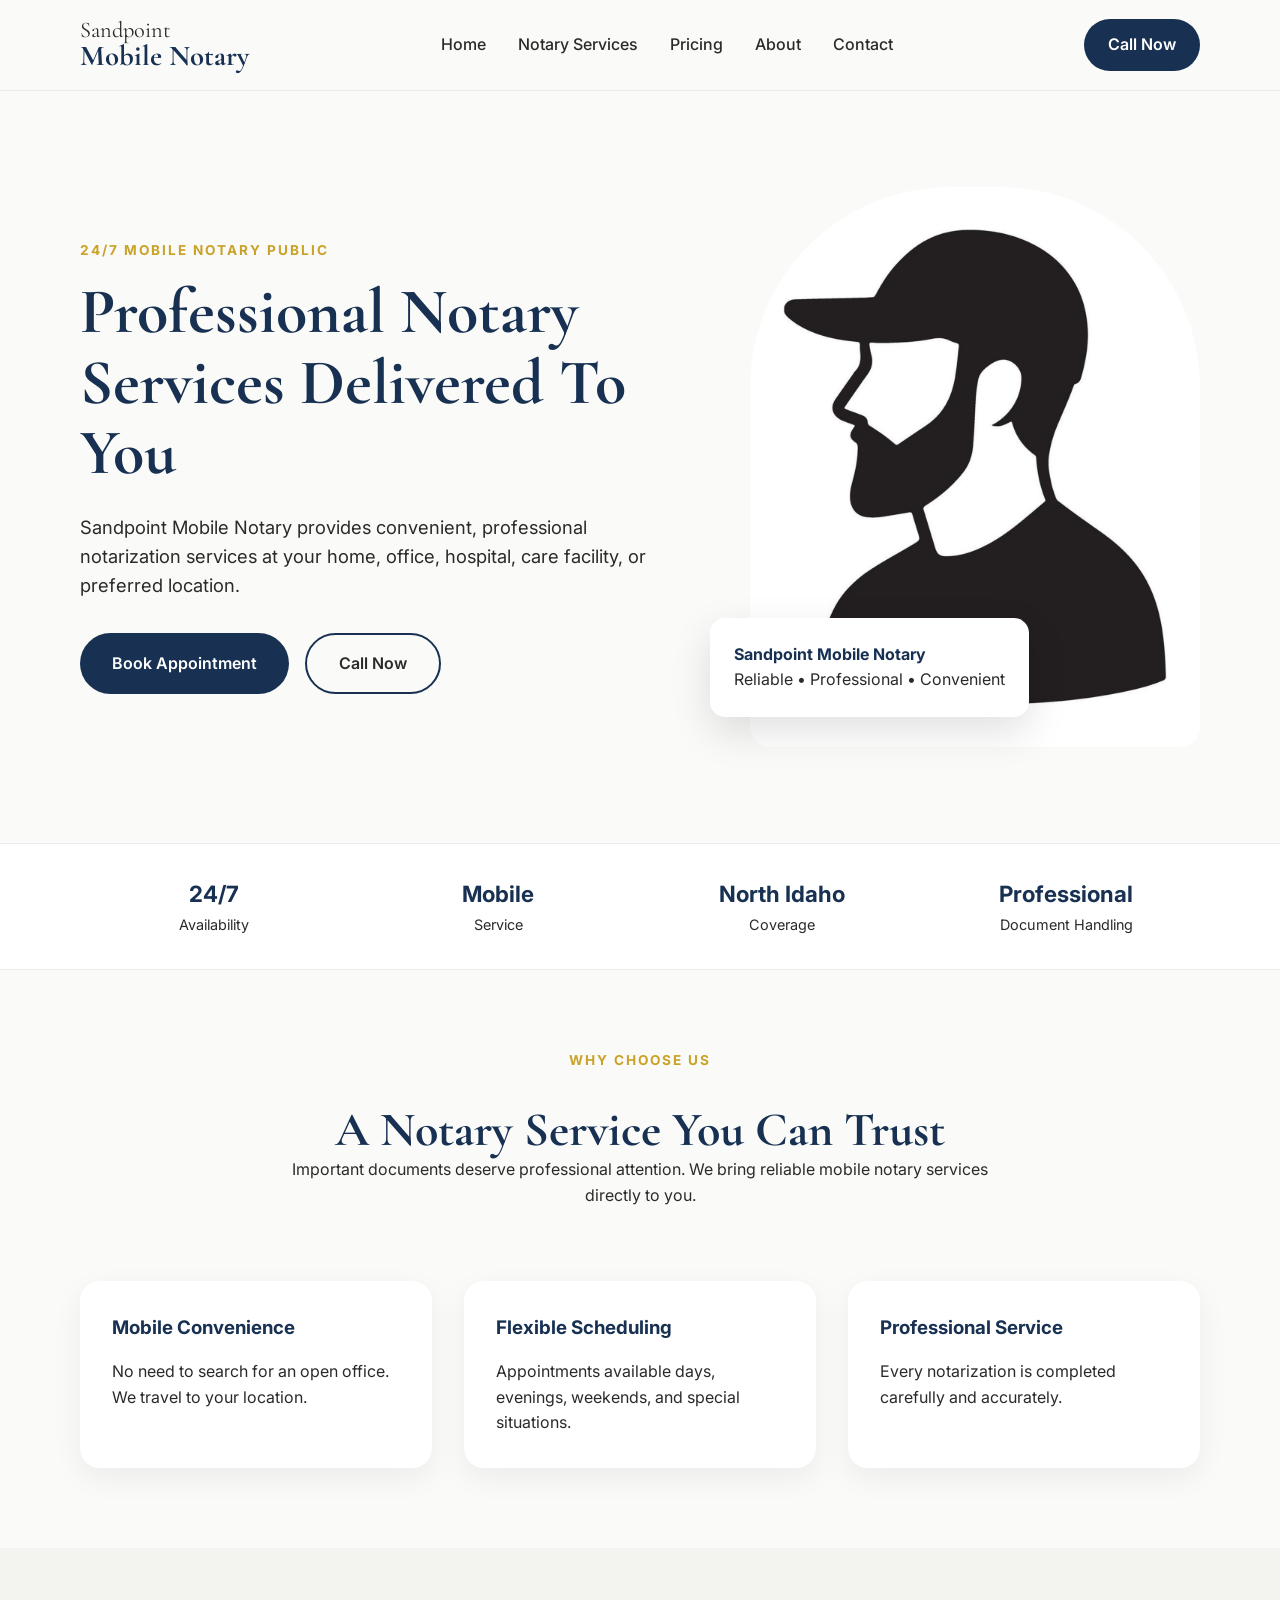
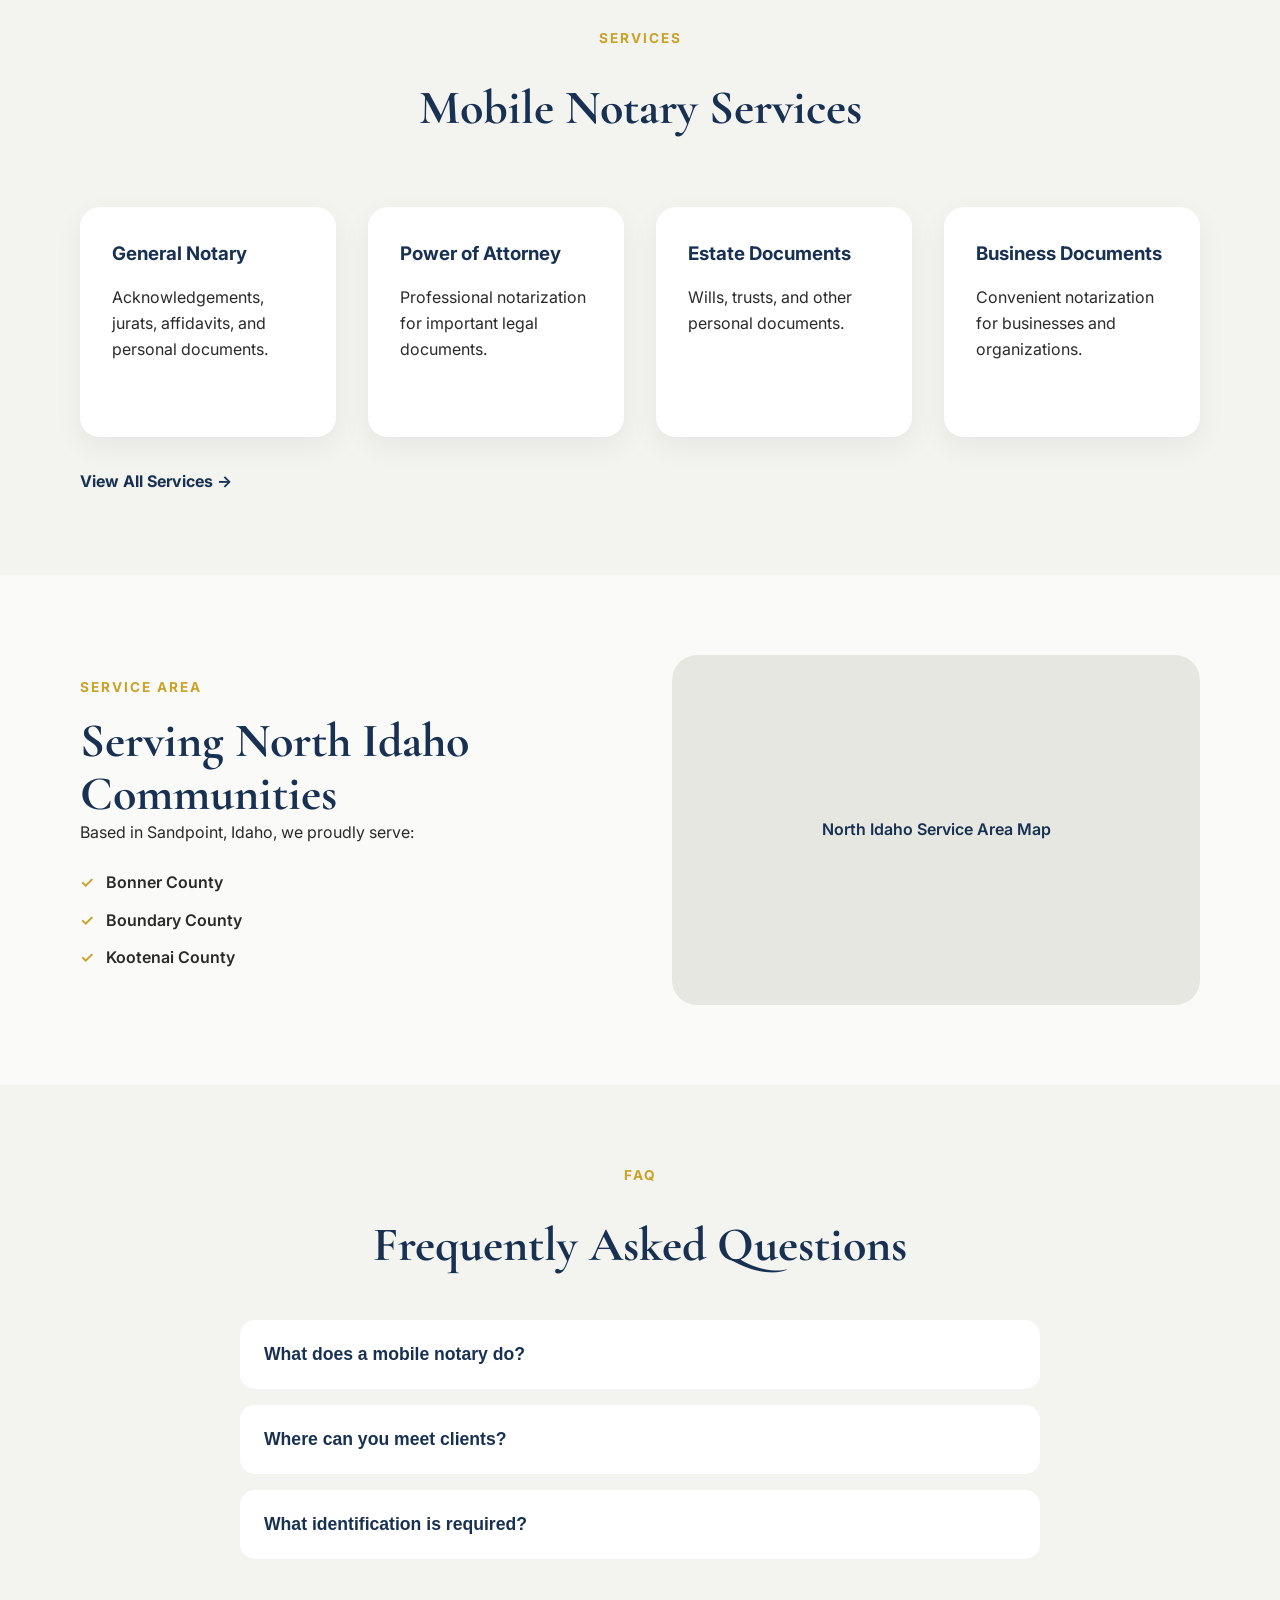
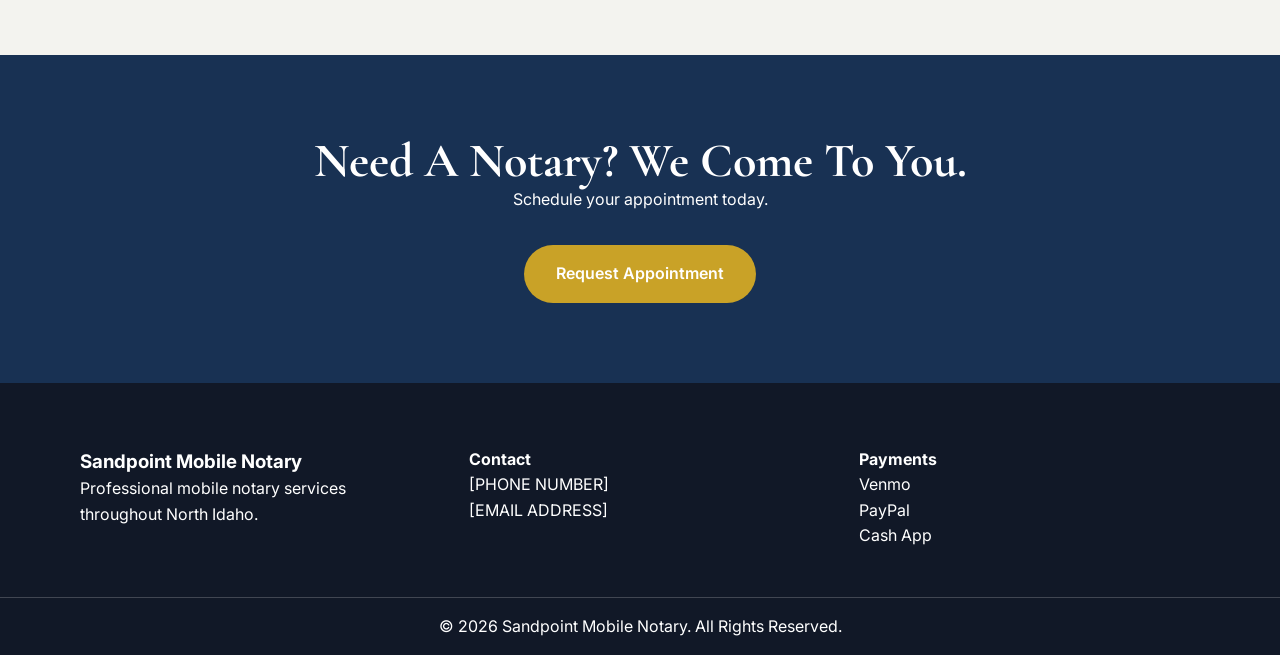
==== index.html @ 17186064 "Add files via upload" ====
<!DOCTYPE html>
<html lang="en">

<head>

    <meta charset="UTF-8">
    <meta name="viewport" content="width=device-width, initial-scale=1.0">

    <title>Sandpoint Mobile Notary | 24/7 Mobile Notary Public in Sandpoint, Idaho</title>

    <meta name="description" content="Sandpoint Mobile Notary provides professional mobile notary services throughout Sandpoint, Bonner County, Boundary County, and Kootenai County Idaho. Available 24/7.">

    <meta name="keywords" content="Sandpoint Mobile Notary, mobile notary Sandpoint Idaho, notary public Sandpoint, Bonner County notary, Boundary County notary, Kootenai County notary">

    <meta name="author" content="Sandpoint Mobile Notary">


    <!-- Open Graph -->

    <meta property="og:title" content="Sandpoint Mobile Notary">
    <meta property="og:description" content="Professional mobile notary services delivered to your location throughout North Idaho.">
    <meta property="og:type" content="website">


    <!-- Local Business Schema -->

    <script type="application/ld+json">

    {
        "@context": "https://schema.org",
        "@type": "LocalBusiness",
        "name": "Sandpoint Mobile Notary",
        "description": "Professional mobile notary services serving Sandpoint, Bonner County, Boundary County, and Kootenai County Idaho.",
        "areaServed": [
            "Sandpoint, Idaho",
            "Bonner County, Idaho",
            "Boundary County, Idaho",
            "Kootenai County, Idaho"
        ],
        "serviceType": [
            "Mobile Notary Service",
            "Document Notarization"
        ],
        "telephone": "[PHONE NUMBER]",
        "email": "[EMAIL ADDRESS]",
        "address": {
            "@type": "PostalAddress",
            "addressLocality": "Sandpoint",
            "addressRegion": "ID",
            "addressCountry": "US"
        }
    }

    </script>



    <!-- Fonts -->

    <link rel="preconnect" href="https://fonts.googleapis.com">
    <link rel="preconnect" href="https://fonts.gstatic.com" crossorigin>

    <link href="https://fonts.googleapis.com/css2?family=Cormorant+Garamond:wght@500;600;700&family=Inter:wght@300;400;500;600;700&display=swap" rel="stylesheet">


    <!-- CSS -->

    <link rel="stylesheet" href="css/style.css">


</head>



<body>


<header class="header">

<div class="container nav-container">


<a href="index.html" class="logo">

<span>Sandpoint</span>
<strong>Mobile Notary</strong>

</a>



<button class="menu-toggle" aria-label="Open Navigation">
☰
</button>



<nav class="nav">

<a href="index.html">Home</a>
<a href="notary.html">Notary Services</a>
<a href="pricing.html">Pricing</a>
<a href="about.html">About</a>
<a href="contact.html">Contact</a>

<!-- Future Page -->
<!-- <a href="loan-signing.html">Loan Signing</a> -->

</nav>



<a href="tel:[PHONE NUMBER]" class="nav-button">
Call Now
</a>



</div>

</header>





<main>



<section class="hero">


<div class="container hero-grid">


<div class="hero-content">


<p class="eyebrow">
24/7 Mobile Notary Public
</p>



<h1>
Professional Notary Services Delivered To You
</h1>



<p class="hero-text">
Sandpoint Mobile Notary provides convenient,
professional notarization services at your home,
office, hospital, care facility, or preferred location.
</p>



<div class="hero-buttons">

<a href="contact.html" class="btn primary">
Book Appointment
</a>


<a href="tel:[PHONE NUMBER]" class="btn secondary">
Call Now
</a>


</div>



</div>




<div class="hero-image">


<img src="images/profile.jpg"
alt="Professional Notary Public">


<div class="image-badge">

<strong>
Sandpoint Mobile Notary
</strong>

<span>
Reliable • Professional • Convenient
</span>

</div>


</div>


</div>


</section>






<!-- TRUST BANNER -->


<section class="trust-banner">


<div class="container trust-grid">


<div>
<strong>24/7</strong>
<span>Availability</span>
</div>



<div>
<strong>Mobile</strong>
<span>Service</span>
</div>



<div>
<strong>North Idaho</strong>
<span>Coverage</span>
</div>



<div>
<strong>Professional</strong>
<span>Document Handling</span>
</div>


</div>


</section>







<section class="section">


<div class="container">


<div class="section-header">


<p class="eyebrow">
Why Choose Us
</p>


<h2>
A Notary Service You Can Trust
</h2>


<p>
Important documents deserve professional attention.
We bring reliable mobile notary services directly to you.
</p>


</div>





<div class="cards">


<div class="card">

<h3>
Mobile Convenience
</h3>

<p>
No need to search for an open office. We travel to your location.
</p>

</div>



<div class="card">

<h3>
Flexible Scheduling
</h3>

<p>
Appointments available days, evenings, weekends, and special situations.
</p>

</div>



<div class="card">

<h3>
Professional Service
</h3>

<p>
Every notarization is completed carefully and accurately.
</p>

</div>


</div>


</div>


</section>








<section class="section light">


<div class="container">


<div class="section-header">


<p class="eyebrow">
Services
</p>


<h2>
Mobile Notary Services
</h2>


</div>



<div class="service-grid">


<div class="service-card">

<h3>
General Notary
</h3>

<p>
Acknowledgements, jurats, affidavits, and personal documents.
</p>

</div>



<div class="service-card">

<h3>
Power of Attorney
</h3>

<p>
Professional notarization for important legal documents.
</p>

</div>



<div class="service-card">

<h3>
Estate Documents
</h3>

<p>
Wills, trusts, and other personal documents.
</p>

</div>



<div class="service-card">

<h3>
Business Documents
</h3>

<p>
Convenient notarization for businesses and organizations.
</p>

</div>


</div>


<a href="notary.html" class="text-link">
View All Services →
</a>


</div>


</section>








<section class="section">


<div class="container area-section">


<div>


<p class="eyebrow">
Service Area
</p>



<h2>
Serving North Idaho Communities
</h2>



<p>
Based in Sandpoint, Idaho, we proudly serve:
</p>



<ul class="county-list">

<li>Bonner County</li>
<li>Boundary County</li>
<li>Kootenai County</li>

</ul>


</div>



<div class="map-placeholder">

North Idaho Service Area Map

</div>



</div>


</section>








<!-- FAQ -->


<section class="section light">


<div class="container">


<div class="section-header">


<p class="eyebrow">
FAQ
</p>


<h2>
Frequently Asked Questions
</h2>


</div>



<div class="faq">



<div class="faq-item">

<button class="faq-question">
What does a mobile notary do?
</button>

<div class="faq-answer">

<p>
A mobile notary travels to your location to complete notarization services at a convenient time and place.
</p>

</div>

</div>




<div class="faq-item">

<button class="faq-question">
Where can you meet clients?
</button>

<div class="faq-answer">

<p>
Appointments can be arranged at homes, offices, hospitals, care facilities, and other convenient locations.
</p>

</div>

</div>





<div class="faq-item">

<button class="faq-question">
What identification is required?
</button>

<div class="faq-answer">

<p>
A valid government-issued photo ID is generally required for notarization.
</p>

</div>

</div>



</div>


</div>


</section>








<section class="cta">


<div class="container">


<h2>
Need A Notary? We Come To You.
</h2>


<p>
Schedule your appointment today.
</p>



<a href="contact.html" class="btn primary">
Request Appointment
</a>



</div>


</section>




</main>







<!-- MOBILE CALL BUTTON -->


<a href="tel:[PHONE NUMBER]" class="mobile-call">

📞 Call Now

</a>







<footer class="footer">


<div class="container footer-grid">


<div>

<h3>
Sandpoint Mobile Notary
</h3>

<p>
Professional mobile notary services throughout North Idaho.
</p>

</div>



<div>

<h4>
Contact
</h4>

<p>
[PHONE NUMBER]
</p>

<p>
[EMAIL ADDRESS]
</p>

</div>



<div>

<h4>
Payments
</h4>

<p>
Venmo
</p>

<p>
PayPal
</p>

<p>
Cash App
</p>

</div>


</div>



<div class="footer-bottom">

© 2026 Sandpoint Mobile Notary. All Rights Reserved.

</div>


</footer>




<script src="js/script.js"></script>


</body>

</html>
---- css/style.css ----
:root {

    --primary: #183153;
    --accent: #C9A227;
    --background: #FAFAF8;
    --white: #ffffff;
    --text: #2A2A2A;
    --light-gray: #ECECEC;
    --dark: #111827;

    --heading-font: "Cormorant Garamond", serif;
    --body-font: "Inter", sans-serif;

}



* {

    margin:0;
    padding:0;
    box-sizing:border-box;

}



html {

    scroll-behavior:smooth;

}



body {

    font-family:var(--body-font);
    color:var(--text);
    background:var(--background);
    line-height:1.6;

}



img {

    max-width:100%;
    display:block;

}



a {

    text-decoration:none;
    color:inherit;

}



.container {

    width:min(1120px,90%);
    margin:auto;

}





/* =========================
HEADER
========================= */


.header {

    position:sticky;
    top:0;
    z-index:1000;
    background:rgba(250,250,248,.95);
    backdrop-filter:blur(10px);
    border-bottom:1px solid var(--light-gray);

}



.nav-container {

    min-height:90px;
    display:flex;
    align-items:center;
    justify-content:space-between;

}



.logo {

    display:flex;
    flex-direction:column;
    font-family:var(--heading-font);
    line-height:1;

}



.logo span {

    font-size:1.4rem;

}



.logo strong {

    color:var(--primary);
    font-size:1.8rem;

}



.nav {

    display:flex;
    align-items:center;
    gap:2rem;

}



.nav a {

    font-weight:500;

}



.nav a:hover {

    color:var(--accent);

}



.nav-button {

    background:var(--primary);
    color:white;
    padding:.8rem 1.5rem;
    border-radius:50px;
    font-weight:600;

}



.menu-toggle {

    display:none;
    background:none;
    border:none;
    font-size:2rem;
    cursor:pointer;

}






/* =========================
HERO
========================= */


.hero {

    padding:6rem 0;

}



.hero-grid {

    display:grid;
    grid-template-columns:1fr 450px;
    gap:4rem;
    align-items:center;

}



.eyebrow {

    color:var(--accent);
    font-size:.85rem;
    font-weight:700;
    text-transform:uppercase;
    letter-spacing:2px;
    margin-bottom:1rem;

}



h1,
h2 {

    font-family:var(--heading-font);
    color:var(--primary);
    line-height:1.1;

}



h1 {

    font-size:clamp(2.8rem,5vw,4.5rem);
    margin-bottom:1.5rem;

}



h2 {

    font-size:3rem;

}



.hero-text {

    font-size:1.15rem;
    max-width:600px;
    margin-bottom:2rem;

}



.hero-buttons {

    display:inline-flex;
    gap:1rem;
    align-content: center;

}



.btn {

    padding:1rem 2rem;
    border-radius:50px;
    display:inline-flex;
    justify-content:center;
    align-items:center;
    font-weight:600;
    transition:.3s;

}



.btn:hover {

    transform:translateY(-3px);

}



.btn.primary {

    background:var(--primary);
    color:white;

}



.btn.secondary {

    border:2px solid var(--primary);

}



.hero-image {

    position:relative;

}



.hero-image img {

    width:100%;
    height:560px;
    object-fit:cover;
    border-radius:200px 200px 20px 20px;

}



.image-badge {

    position:absolute;
    bottom:30px;
    left:-40px;
    background:white;
    padding:1.5rem;
    border-radius:15px;
    box-shadow:0 15px 40px rgba(0,0,0,.12);

}



.image-badge strong {

    display:block;
    color:var(--primary);

}






/* =========================
TRUST BANNER
========================= */


.trust-banner {

    background:white;
    border-top:1px solid var(--light-gray);
    border-bottom:1px solid var(--light-gray);
    padding:2rem 0;

}



.trust-grid {

    display:grid;
    grid-template-columns:repeat(4,1fr);
    text-align:center;
    gap:1rem;

}



.trust-grid strong {

    display:block;
    color:var(--primary);
    font-size:1.4rem;

}



.trust-grid span {

    font-size:.9rem;

}






/* =========================
SECTIONS
========================= */


.section {

    padding:5rem 0;

}



.section.light {

    background:#f3f3ef;

}



.section-header {

    max-width:700px;
    text-align:center;
    margin:0 auto 3rem;

}



.section-header p {

    margin-bottom: 2rem;

}





.cards,
.service-grid {

    display:grid;
    gap:2rem;

}



.cards {

    grid-template-columns:repeat(3,1fr);

}



.service-grid {

    grid-template-columns:repeat(4,1fr);

}



.card,
.service-card {

    background:white;
    padding:2rem;
    border-radius:20px;
    box-shadow:0 10px 30px rgba(0,0,0,.06);
    margin-top: 25px;

}



.card h3,
.service-card h3 {

    color:var(--primary);
    margin-bottom:1rem;

}



.service-card p {

    min-height: 120px;
    padding-bottom: 25px;

}



.text-link {

    display:inline-block;
    margin-top:2rem;
    font-weight:700;
    color:var(--primary);

}






/* =========================
SERVICE AREA
========================= */


.area-section {

    display:grid;
    grid-template-columns:1fr 1fr;
    gap:4rem;
    align-items:center;

}



.county-list {

    list-style:none;
    margin-top:1.5rem;

}



.county-list li {

    margin-bottom:.75rem;
    font-weight:600;

}



.county-list li::before {

    content:"✓";
    color:var(--accent);
    margin-right:.75rem;

}



.map-placeholder {

    min-height:350px;
    background:#e7e7e1;
    border-radius:25px;
    display:flex;
    justify-content:center;
    align-items:center;
    text-align:center;
    padding:2rem;
    color:var(--primary);
    font-weight:600;

}






/* =========================
FAQ
========================= */


.faq {

    max-width:800px;
    margin:auto;

}



.faq-item {

    background:white;
    margin-bottom:1rem;
    border-radius:15px;
    overflow:hidden;

}



.faq-question {

    width:100%;
    text-align:left;
    padding:1.5rem;
    border:none;
    background:white;
    font-size:1.1rem;
    font-weight:600;
    color:var(--primary);
    cursor:pointer;

}



.faq-answer {

    display:none;
    padding:0 1.5rem 1.5rem;

}



.faq-item.active .faq-answer {

    display:block;

}






/* =========================
CTA
========================= */


.cta {

    background:var(--primary);
    color:white;
    text-align:center;
    padding:5rem 0;

}



.cta h2 {

    color:white;

}



.cta .btn {

    background:var(--accent);
    color:white;
    margin-top:2rem;

}






/* =========================
MOBILE CALL BUTTON
========================= */


.mobile-call {

    display:none;

}






/* =========================
FOOTER
========================= */


.footer {

    background:var(--dark);
    color:white;
    padding:4rem 0 1rem;

}



.footer-grid {

    display:grid;
    grid-template-columns:repeat(3,1fr);
    gap:3rem;

}



.footer-bottom {

    margin-top:3rem;
    padding-top:1rem;
    text-align:center;
    border-top:1px solid rgba(255,255,255,.2);

}







/* =========================
TABLET / MOBILE
========================= */


@media(max-width:900px){


.hero-grid,
.area-section {

    grid-template-columns:1fr;

}



.hero-image {

    order:-1;

}



.cards,
.service-grid,
.footer-grid,
.trust-grid {

    grid-template-columns:1fr;

}



.menu-toggle {

    display:block;

}



.nav {

    position:absolute;
    top:90px;
    left:0;
    width:100%;
    background:white;
    flex-direction:column;
    padding:2rem;
    display:none;

}



.nav.active {

    display:flex;

}



.nav-button {

    display:none;

}



.hero-image img {

    height:450px;

}



.mobile-call {

    display:block;
    position:fixed;
    bottom:20px;
    left:20px;
    right:20px;
    background:var(--primary);
    color:white;
    text-align:center;
    padding:1rem;
    border-radius:50px;
    font-weight:700;
    z-index:2000;
    box-shadow:0 10px 30px rgba(0,0,0,.2);

}


}



@media(max-width:600px){


.hero {

    padding:3rem 0;

}



h1 {

    font-size:2.7rem;

}



h2 {

    font-size:2.2rem;

}



.hero-buttons {

    flex-direction:column;

}



.btn {

    width:100%;

}



.image-badge {

    left:10px;

}



}

/* =========================
CONTACT FORM
========================= */


.contact-form {

    display:flex;
    flex-direction:column;
    gap:0.75rem;

}



.contact-form label {

    font-weight:600;
    color:var(--primary);
    margin-top:.5rem;

}



.contact-form input,
.contact-form select,
.contact-form textarea {

    width:100%;
    padding:1rem;
    border:1px solid #d8d8d8;
    border-radius:12px;
    font-family:var(--body-font);
    font-size:1rem;
    background:white;

}



.contact-form textarea {

    resize:vertical;

}



.contact-form input:focus,
.contact-form select:focus,
.contact-form textarea:focus {

    outline:none;
    border-color:var(--accent);

}



.contact-form button {

    margin-top:1rem;
    border:none;
    cursor:pointer;

}






/* =========================
CALENDAR PLACEHOLDER
========================= */


.calendar-placeholder {

    margin-top:1.5rem;
    height:220px;
    border-radius:20px;
    background:#eeeeea;
    display:flex;
    justify-content:center;
    align-items:center;
    color:var(--primary);
    font-weight:600;

}






/* =========================
MAP PLACEHOLDER IMPROVEMENT
========================= */


.map-placeholder {

    min-height:350px;
    background:#e7e7e1;
    border-radius:25px;
    display:flex;
    justify-content:center;
    align-items:center;
    text-align:center;
    padding:2rem;
    color:var(--primary);
    font-weight:600;

}





/* =========================
CONTACT MOBILE
========================= */


@media(max-width:900px){


.contact-form {

    width:100%;

}


}
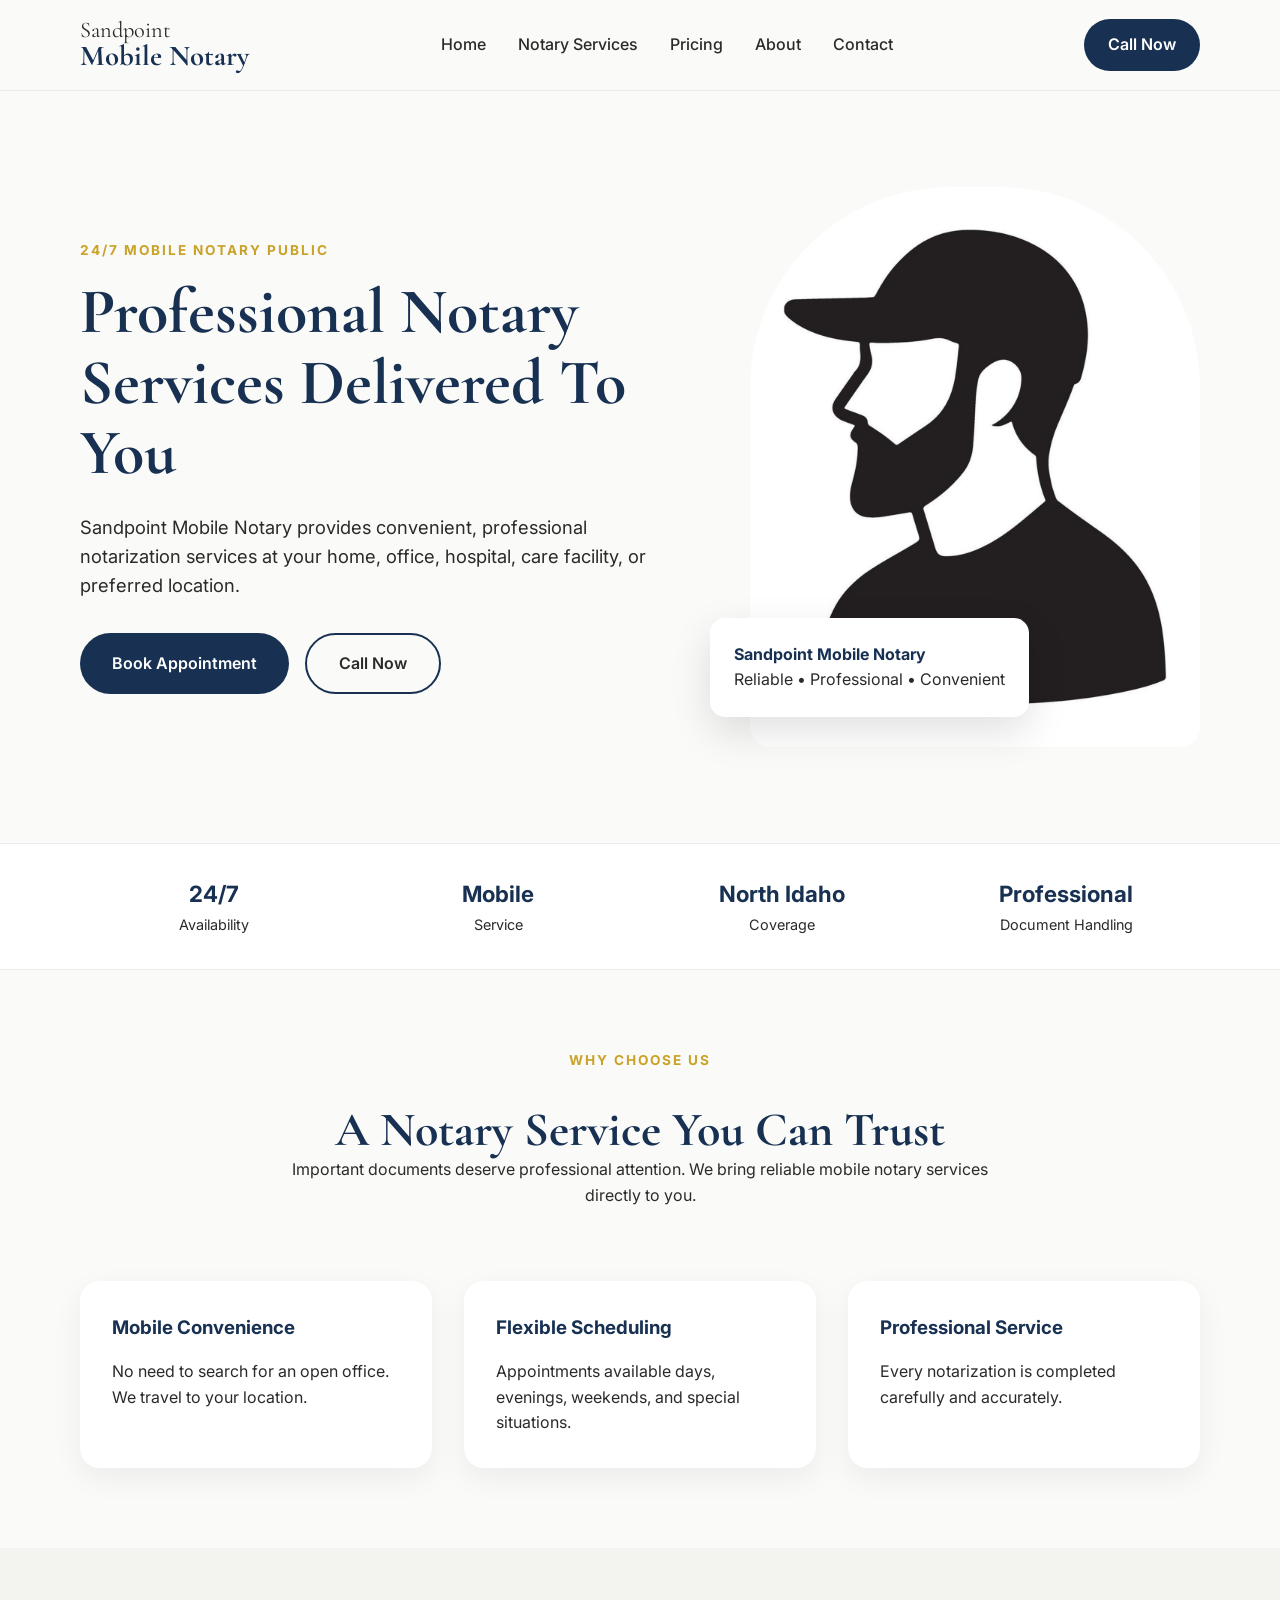
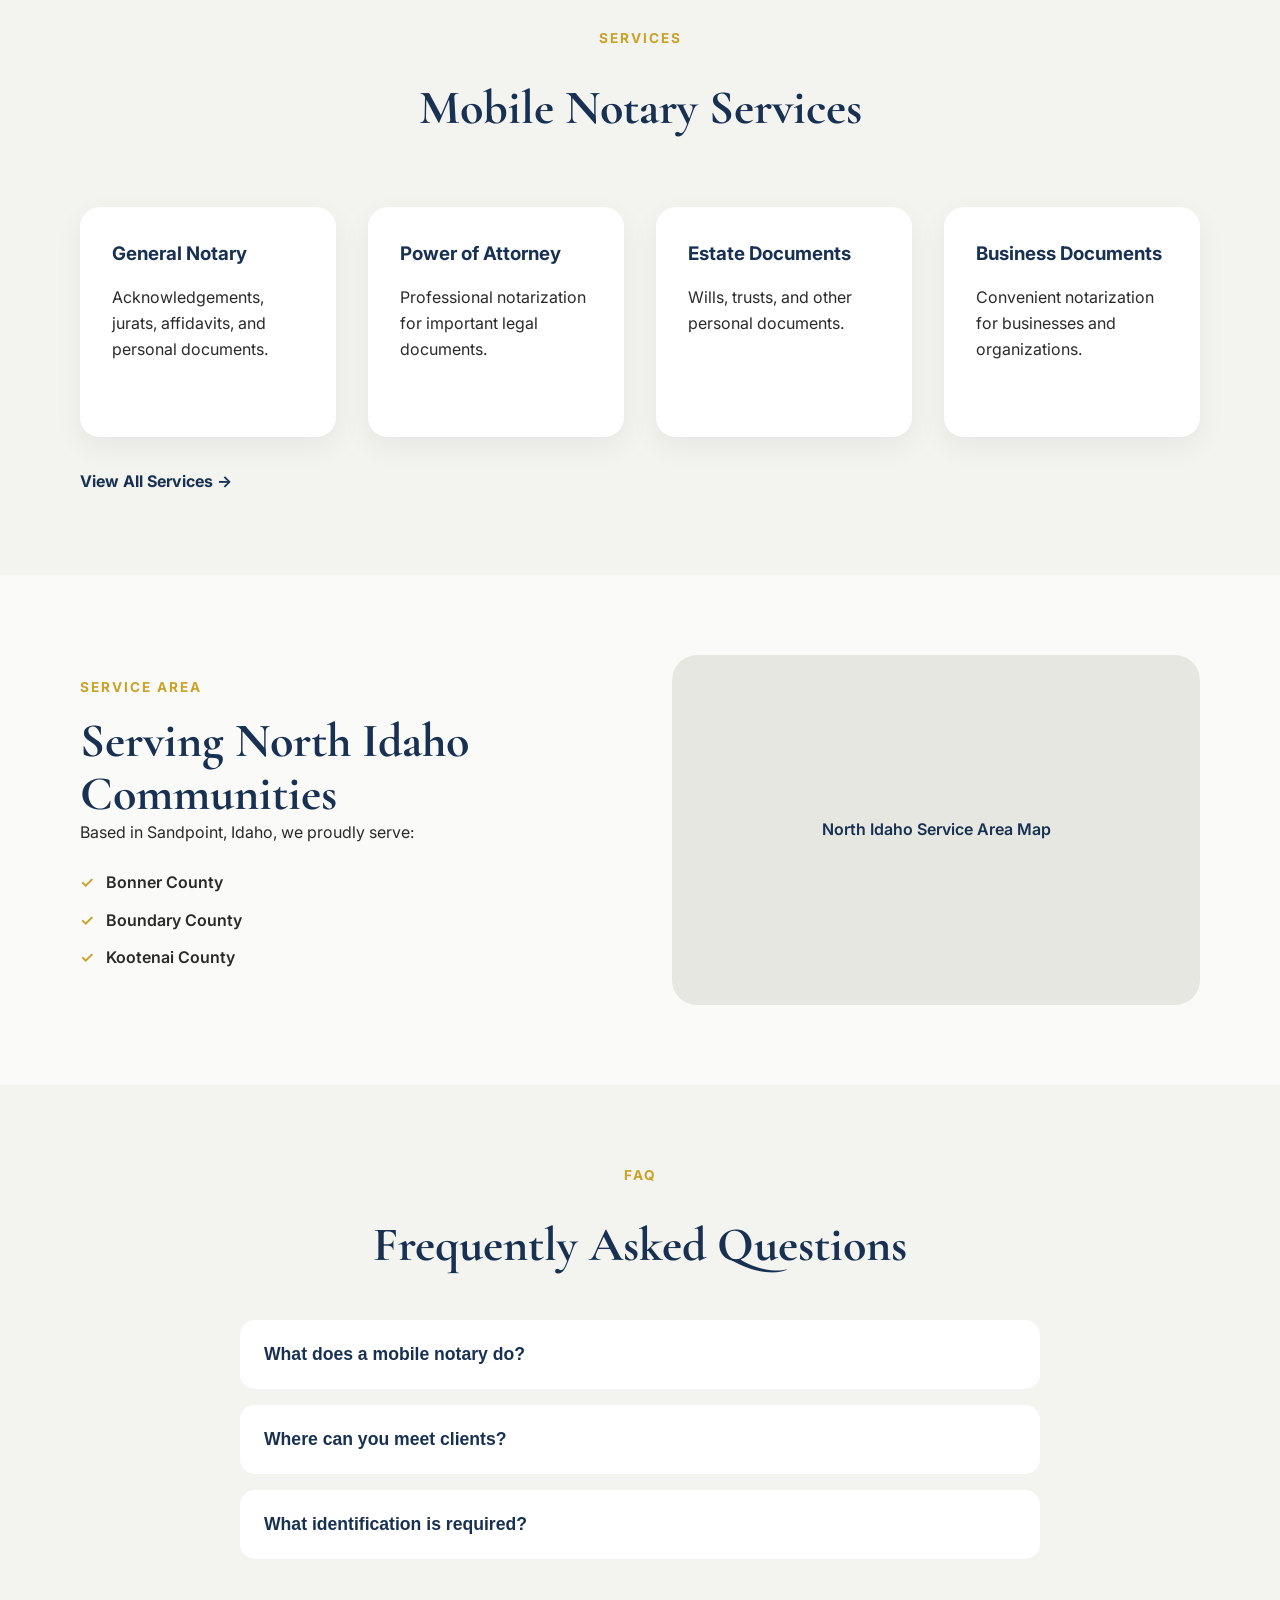
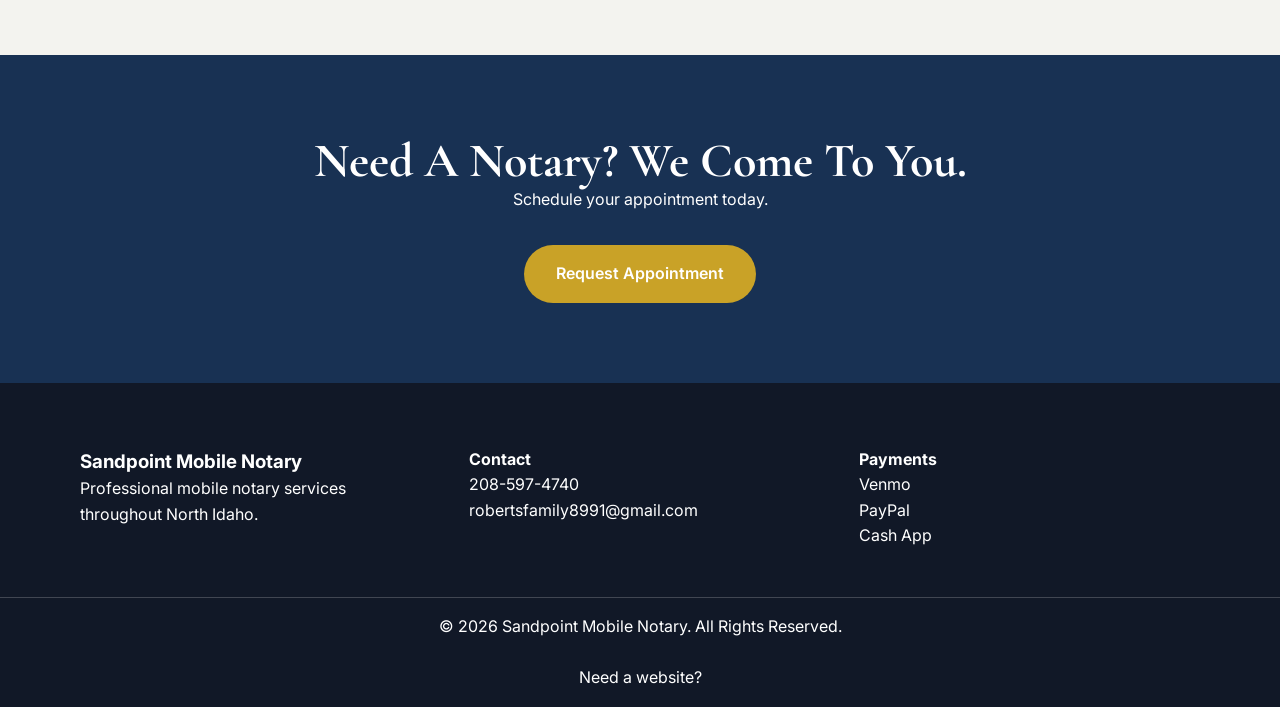
==== commit 2aa92aee: "Update index.html" ====
--- a/index.html
+++ b/index.html
@@ -9,18 +9,14 @@
     <title>Sandpoint Mobile Notary | 24/7 Mobile Notary Public in Sandpoint, Idaho</title>
 
     <meta name="description" content="Sandpoint Mobile Notary provides professional mobile notary services throughout Sandpoint, Bonner County, Boundary County, and Kootenai County Idaho. Available 24/7.">
-
     <meta name="keywords" content="Sandpoint Mobile Notary, mobile notary Sandpoint Idaho, notary public Sandpoint, Bonner County notary, Boundary County notary, Kootenai County notary">
-
-    <meta name="author" content="Sandpoint Mobile Notary">
-
+    <meta name="author" content="John Roberts : www.FullStackJohn.com">
 
     <!-- Open Graph -->
 
     <meta property="og:title" content="Sandpoint Mobile Notary">
-    <meta property="og:description" content="Professional mobile notary services delivered to your location throughout North Idaho.">
+    <meta property="og:description" content="Professional mobile notary services delivered to your location throughout Sandpoint and North Idaho.">
     <meta property="og:type" content="website">
-
 
     <!-- Local Business Schema -->
 
@@ -35,714 +31,398 @@
             "Sandpoint, Idaho",
             "Bonner County, Idaho",
             "Boundary County, Idaho",
-            "Kootenai County, Idaho"
+            "Kootenai County, Idaho",
+            "Idaho",
+            "Northern Idaho",
+            "North Idaho",
+            "N Idaho",
+            "Oldtown, Idaho",
+            "Post Falls, Idaho",
+            "Coeur d'Alene, Idaho",
+            "Sagle, Idaho",
+            "Hope, Idaho"
         ],
         "serviceType": [
             "Mobile Notary Service",
-            "Document Notarization"
+            "Document Notarization",
+            "Loan Signing"
         ],
-        "telephone": "[PHONE NUMBER]",
-        "email": "[EMAIL ADDRESS]",
+        "telephone": "2085974740",
+        "email": "robertsfamily8991@gmail.com",
         "address": {
             "@type": "PostalAddress",
+            "streetAddress": "PO Box 1345",
             "addressLocality": "Sandpoint",
             "addressRegion": "ID",
+            "postalCode": "83864",
             "addressCountry": "US"
-        }
+        },
+            "geo": {
+            "@type": "GeoCoordinates",
+            "latitude": 43.6150,
+            "longitude": -116.2023
+            }
     }
 
     </script>
-
-
 
     <!-- Fonts -->
 
     <link rel="preconnect" href="https://fonts.googleapis.com">
     <link rel="preconnect" href="https://fonts.gstatic.com" crossorigin>
-
     <link href="https://fonts.googleapis.com/css2?family=Cormorant+Garamond:wght@500;600;700&family=Inter:wght@300;400;500;600;700&display=swap" rel="stylesheet">
 
-
     <!-- CSS -->
 
     <link rel="stylesheet" href="css/style.css">
 
-
 </head>
 
-
-
 <body>
 
-
-<header class="header">
-
-<div class="container nav-container">
-
-
-<a href="index.html" class="logo">
-
-<span>Sandpoint</span>
-<strong>Mobile Notary</strong>
-
-</a>
-
-
-
-<button class="menu-toggle" aria-label="Open Navigation">
-☰
-</button>
-
-
-
-<nav class="nav">
-
-<a href="index.html">Home</a>
-<a href="notary.html">Notary Services</a>
-<a href="pricing.html">Pricing</a>
-<a href="about.html">About</a>
-<a href="contact.html">Contact</a>
-
-<!-- Future Page -->
-<!-- <a href="loan-signing.html">Loan Signing</a> -->
-
-</nav>
-
-
-
-<a href="tel:[PHONE NUMBER]" class="nav-button">
-Call Now
-</a>
-
-
-
-</div>
-
-</header>
-
-
-
-
-
-<main>
-
-
-
-<section class="hero">
-
-
-<div class="container hero-grid">
-
-
-<div class="hero-content">
-
-
-<p class="eyebrow">
-24/7 Mobile Notary Public
-</p>
-
-
-
-<h1>
-Professional Notary Services Delivered To You
-</h1>
-
-
-
-<p class="hero-text">
-Sandpoint Mobile Notary provides convenient,
-professional notarization services at your home,
-office, hospital, care facility, or preferred location.
-</p>
-
-
-
-<div class="hero-buttons">
-
-<a href="contact.html" class="btn primary">
-Book Appointment
-</a>
-
-
-<a href="tel:[PHONE NUMBER]" class="btn secondary">
-Call Now
-</a>
-
-
-</div>
-
-
-
-</div>
-
-
-
-
-<div class="hero-image">
-
-
-<img src="images/profile.jpg"
-alt="Professional Notary Public">
-
-
-<div class="image-badge">
-
-<strong>
-Sandpoint Mobile Notary
-</strong>
-
-<span>
-Reliable • Professional • Convenient
-</span>
-
-</div>
-
-
-</div>
-
-
-</div>
-
-
-</section>
-
-
-
-
-
-
-<!-- TRUST BANNER -->
-
-
-<section class="trust-banner">
-
-
-<div class="container trust-grid">
-
-
-<div>
-<strong>24/7</strong>
-<span>Availability</span>
-</div>
-
-
-
-<div>
-<strong>Mobile</strong>
-<span>Service</span>
-</div>
-
-
-
-<div>
-<strong>North Idaho</strong>
-<span>Coverage</span>
-</div>
-
-
-
-<div>
-<strong>Professional</strong>
-<span>Document Handling</span>
-</div>
-
-
-</div>
-
-
-</section>
-
-
-
-
-
-
-
-<section class="section">
-
-
-<div class="container">
-
-
-<div class="section-header">
-
-
-<p class="eyebrow">
-Why Choose Us
-</p>
-
-
-<h2>
-A Notary Service You Can Trust
-</h2>
-
-
-<p>
-Important documents deserve professional attention.
-We bring reliable mobile notary services directly to you.
-</p>
-
-
-</div>
-
-
-
-
-
-<div class="cards">
-
-
-<div class="card">
-
-<h3>
-Mobile Convenience
-</h3>
-
-<p>
-No need to search for an open office. We travel to your location.
-</p>
-
-</div>
-
-
-
-<div class="card">
-
-<h3>
-Flexible Scheduling
-</h3>
-
-<p>
-Appointments available days, evenings, weekends, and special situations.
-</p>
-
-</div>
-
-
-
-<div class="card">
-
-<h3>
-Professional Service
-</h3>
-
-<p>
-Every notarization is completed carefully and accurately.
-</p>
-
-</div>
-
-
-</div>
-
-
-</div>
-
-
-</section>
-
-
-
-
-
-
-
-
-<section class="section light">
-
-
-<div class="container">
-
-
-<div class="section-header">
-
-
-<p class="eyebrow">
-Services
-</p>
-
-
-<h2>
-Mobile Notary Services
-</h2>
-
-
-</div>
-
-
-
-<div class="service-grid">
-
-
-<div class="service-card">
-
-<h3>
-General Notary
-</h3>
-
-<p>
-Acknowledgements, jurats, affidavits, and personal documents.
-</p>
-
-</div>
-
-
-
-<div class="service-card">
-
-<h3>
-Power of Attorney
-</h3>
-
-<p>
-Professional notarization for important legal documents.
-</p>
-
-</div>
-
-
-
-<div class="service-card">
-
-<h3>
-Estate Documents
-</h3>
-
-<p>
-Wills, trusts, and other personal documents.
-</p>
-
-</div>
-
-
-
-<div class="service-card">
-
-<h3>
-Business Documents
-</h3>
-
-<p>
-Convenient notarization for businesses and organizations.
-</p>
-
-</div>
-
-
-</div>
-
-
-<a href="notary.html" class="text-link">
-View All Services →
-</a>
-
-
-</div>
-
-
-</section>
-
-
-
-
-
-
-
-
-<section class="section">
-
-
-<div class="container area-section">
-
-
-<div>
-
-
-<p class="eyebrow">
-Service Area
-</p>
-
-
-
-<h2>
-Serving North Idaho Communities
-</h2>
-
-
-
-<p>
-Based in Sandpoint, Idaho, we proudly serve:
-</p>
-
-
-
-<ul class="county-list">
-
-<li>Bonner County</li>
-<li>Boundary County</li>
-<li>Kootenai County</li>
-
-</ul>
-
-
-</div>
-
-
-
-<div class="map-placeholder">
-
-North Idaho Service Area Map
-
-</div>
-
-
-
-</div>
-
-
-</section>
-
-
-
-
-
-
-
-
-<!-- FAQ -->
-
-
-<section class="section light">
-
-
-<div class="container">
-
-
-<div class="section-header">
-
-
-<p class="eyebrow">
-FAQ
-</p>
-
-
-<h2>
-Frequently Asked Questions
-</h2>
-
-
-</div>
-
-
-
-<div class="faq">
-
-
-
-<div class="faq-item">
-
-<button class="faq-question">
-What does a mobile notary do?
-</button>
-
-<div class="faq-answer">
-
-<p>
-A mobile notary travels to your location to complete notarization services at a convenient time and place.
-</p>
-
-</div>
-
-</div>
-
-
-
-
-<div class="faq-item">
-
-<button class="faq-question">
-Where can you meet clients?
-</button>
-
-<div class="faq-answer">
-
-<p>
-Appointments can be arranged at homes, offices, hospitals, care facilities, and other convenient locations.
-</p>
-
-</div>
-
-</div>
-
-
-
-
-
-<div class="faq-item">
-
-<button class="faq-question">
-What identification is required?
-</button>
-
-<div class="faq-answer">
-
-<p>
-A valid government-issued photo ID is generally required for notarization.
-</p>
-
-</div>
-
-</div>
-
-
-
-</div>
-
-
-</div>
-
-
-</section>
-
-
-
-
-
-
-
-
-<section class="cta">
-
-
-<div class="container">
-
-
-<h2>
-Need A Notary? We Come To You.
-</h2>
-
-
-<p>
-Schedule your appointment today.
-</p>
-
-
-
-<a href="contact.html" class="btn primary">
-Request Appointment
-</a>
-
-
-
-</div>
-
-
-</section>
-
-
-
-
-</main>
-
-
-
-
-
-
-
-<!-- MOBILE CALL BUTTON -->
-
-
-<a href="tel:[PHONE NUMBER]" class="mobile-call">
-
-📞 Call Now
-
-</a>
-
-
-
-
-
-
-
-<footer class="footer">
-
-
-<div class="container footer-grid">
-
-
-<div>
-
-<h3>
-Sandpoint Mobile Notary
-</h3>
-
-<p>
-Professional mobile notary services throughout North Idaho.
-</p>
-
-</div>
-
-
-
-<div>
-
-<h4>
-Contact
-</h4>
-
-<p>
-[PHONE NUMBER]
-</p>
-
-<p>
-[EMAIL ADDRESS]
-</p>
-
-</div>
-
-
-
-<div>
-
-<h4>
-Payments
-</h4>
-
-<p>
-Venmo
-</p>
-
-<p>
-PayPal
-</p>
-
-<p>
-Cash App
-</p>
-
-</div>
-
-
-</div>
-
-
-
-<div class="footer-bottom">
-
-© 2026 Sandpoint Mobile Notary. All Rights Reserved.
-
-</div>
-
-
-</footer>
-
-
-
-
-<script src="js/script.js"></script>
-
+    <header class="header">
+
+        <div class="container nav-container">
+
+            <a href="index.html" class="logo">
+
+                <span>Sandpoint</span>
+                <strong>Mobile Notary</strong>
+
+            </a>
+
+            <button class="menu-toggle" aria-label="Open Navigation">☰</button>
+
+            <nav class="nav">
+
+                <a href="index.html">Home</a>
+                <a href="notary.html">Notary Services</a>
+                <a href="pricing.html">Pricing</a>
+                <a href="about.html">About</a>
+                <a href="contact.html">Contact</a>
+                <!-- <a href="loan-signing.html">Loan Signing</a> -->
+
+            </nav>
+
+            <a href="tel:+12085974740" class="nav-button">Call Now</a>
+
+        </div>
+
+    </header>
+
+    <main>
+
+        <section class="hero">
+
+            <div class="container hero-grid">
+
+                <div class="hero-content">
+
+                    <p class="eyebrow">24/7 Mobile Notary Public</p>
+
+                    <h1>Professional Notary Services Delivered To You</h1>
+
+                    <p class="hero-text">Sandpoint Mobile Notary provides convenient, professional notarization services
+                        at your home, office, hospital, care facility, or preferred location.</p>
+
+                    <div class="hero-buttons">
+
+                        <a href="contact.html" class="btn primary">Book Appointment</a>
+
+                        <a href="tel:[PHONE NUMBER]" class="btn secondary">Call Now</a>
+                        <!-- <a href="tel:+12085974740" class="btn secondary">Call Now</a> -->
+
+                    </div>
+
+                </div>
+
+                <div class="hero-image">
+
+                    <img src="images/profile.jpg" alt="Professional Notary Public">
+
+                    <div class="image-badge">
+
+                        <strong>Sandpoint Mobile Notary</strong>
+
+                        <span>Reliable • Professional • Convenient</span>
+
+                    </div>
+
+                </div>
+
+            </div>
+
+        </section>
+
+        <!-- TRUST BANNER -->
+
+        <section class="trust-banner">
+
+            <div class="container trust-grid">
+
+                <div><strong>24/7</strong><span>Availability</span></div>
+
+                <div><strong>Mobile</strong><span>Service</span></div>
+
+                <div><strong>North Idaho</strong><span>Coverage</span></div>
+
+                <div><strong>Professional</strong><span>Document Handling</span></div>
+
+            </div>
+
+        </section>
+
+        <section class="section">
+
+            <div class="container">
+
+                <div class="section-header">
+
+                    <p class="eyebrow">Why Choose Us</p>
+
+                    <h2>A Notary Service You Can Trust</h2>
+
+                    <p>Important documents deserve professional attention. We bring reliable mobile notary services
+                        directly to you.</p>
+
+                </div>
+
+                <div class="cards">
+
+                    <div class="card">
+
+                        <h3>Mobile Convenience</h3>
+
+                        <p>No need to search for an open office. We travel to your location.</p>
+
+                    </div>
+
+                    <div class="card">
+
+                        <h3>Flexible Scheduling</h3>
+
+                        <p>Appointments available days, evenings, weekends, and special situations.</p>
+
+                    </div>
+
+                    <div class="card">
+
+                        <h3>Professional Service</h3>
+
+                        <p>Every notarization is completed carefully and accurately.</p>
+
+                    </div>
+
+                </div>
+
+            </div>
+
+        </section>
+
+        <section class="section light">
+
+            <div class="container">
+
+                <div class="section-header">
+
+                    <p class="eyebrow">Services</p>
+
+                    <h2>Mobile Notary Services</h2>
+
+                </div>
+
+                <div class="service-grid">
+
+                    <div class="service-card">
+
+                        <h3>General Notary</h3>
+
+                        <p>Acknowledgements, jurats, affidavits, and personal documents.</p>
+
+                    </div>
+
+                    <div class="service-card">
+
+                        <h3>Power of Attorney</h3>
+
+                        <p>Professional notarization for important legal documents.</p>
+
+                    </div>
+
+                    <div class="service-card">
+
+                        <h3>Estate Documents</h3>
+
+                        <p>Wills, trusts, and other personal documents.</p>
+
+                    </div>
+
+                    <div class="service-card">
+
+                        <h3>Business Documents</h3>
+
+                        <p>Convenient notarization for businesses and organizations.</p>
+
+                    </div>
+
+                </div>
+
+                <a href="notary.html" class="text-link">View All Services →</a>
+
+            </div>
+
+        </section>
+
+        <section class="section">
+
+            <div class="container area-section">
+
+                <div>
+
+                    <p class="eyebrow">Service Area</p>
+
+                    <h2>Serving North Idaho Communities</h2>
+
+                    <p>Based in Sandpoint, Idaho, we proudly serve:</p>
+
+                    <ul class="county-list">
+                        <li>Bonner County</li>
+                        <li>Boundary County</li>
+                        <li>Kootenai County</li>
+                    </ul>
+
+                </div>
+
+                <div class="map-placeholder">North Idaho Service Area Map</div>
+
+            </div>
+
+        </section>
+
+        <!-- FAQ -->
+
+        <section class="section light">
+
+            <div class="container">
+
+                <div class="section-header">
+
+                    <p class="eyebrow">FAQ</p>
+
+                    <h2>Frequently Asked Questions</h2>
+
+                </div>
+
+                <div class="faq">
+
+                    <div class="faq-item">
+
+                        <button class="faq-question">What does a mobile notary do?</button>
+
+                        <div class="faq-answer">
+
+                            <p>A notary public is a person authorized by law to administer oaths, certify documents and signatures, and perform other official commercial duties. A mobile notary travels to your location to complete notarization services at a convenient time and place.</p>
+                        
+                        </div>
+
+                    </div>
+
+                    <div class="faq-item">
+
+                        <button class="faq-question">Where can you meet clients?</button>
+
+                        <div class="faq-answer">
+
+                            <p>Appointments can be arranged at homes, offices, hospitals, care facilities, and other
+                                convenient locations.</p>
+
+                        </div>
+
+                    </div>
+
+                    <div class="faq-item">
+
+                        <button class="faq-question">What identification is required?</button>
+
+                        <div class="faq-answer">
+
+                            <p>A valid government-issued photo ID is generally required for notarization.</p>
+
+                        </div>
+
+                    </div>
+
+                </div>
+
+            </div>
+
+        </section>
+
+        <section class="cta">
+
+            <div class="container">
+
+                <h2>Need A Notary? We Come To You.</h2>
+
+                <p>Schedule your appointment today.</p>
+
+                <a href="contact.html" class="btn primary">Request Appointment</a>
+
+            </div>
+
+        </section>
+
+    </main>
+
+    <!-- MOBILE CALL BUTTON -->
+
+    <a href="tel:[PHONE NUMBER]" class="mobile-call">📞 Call Now</a>
+
+    <footer class="footer">
+
+        <div class="container footer-grid">
+
+            <div>
+
+                <h3>Sandpoint Mobile Notary</h3>
+
+                <p>Professional mobile notary services throughout North Idaho.</p>
+
+            </div>
+
+            <div>
+
+                <h4>Contact</h4>
+
+                <p>208-597-4740</p>
+
+                <p>robertsfamily8991@gmail.com</p>
+
+            </div>
+
+            <div>
+
+                <h4>Payments</h4>
+
+                <p>Venmo</p>
+
+                <p>PayPal</p>
+
+                <p>Cash App</p>
+
+            </div>
+
+        </div>
+
+        <div class="footer-bottom">© 2026 Sandpoint Mobile Notary. All Rights Reserved.</div>
+        <span><br/ ></span>
+        <div class="" style="text-align: center;"><a href="https://www.fullstackjohn.com" target="_blank" rel="noopener noreferrer" style="text-decoration: none; color: white;">Need a website?</a></div>
+
+
+    </footer>
+
+    <script src="js/script.js"></script>
 
 </body>
 
-</html>+</html>
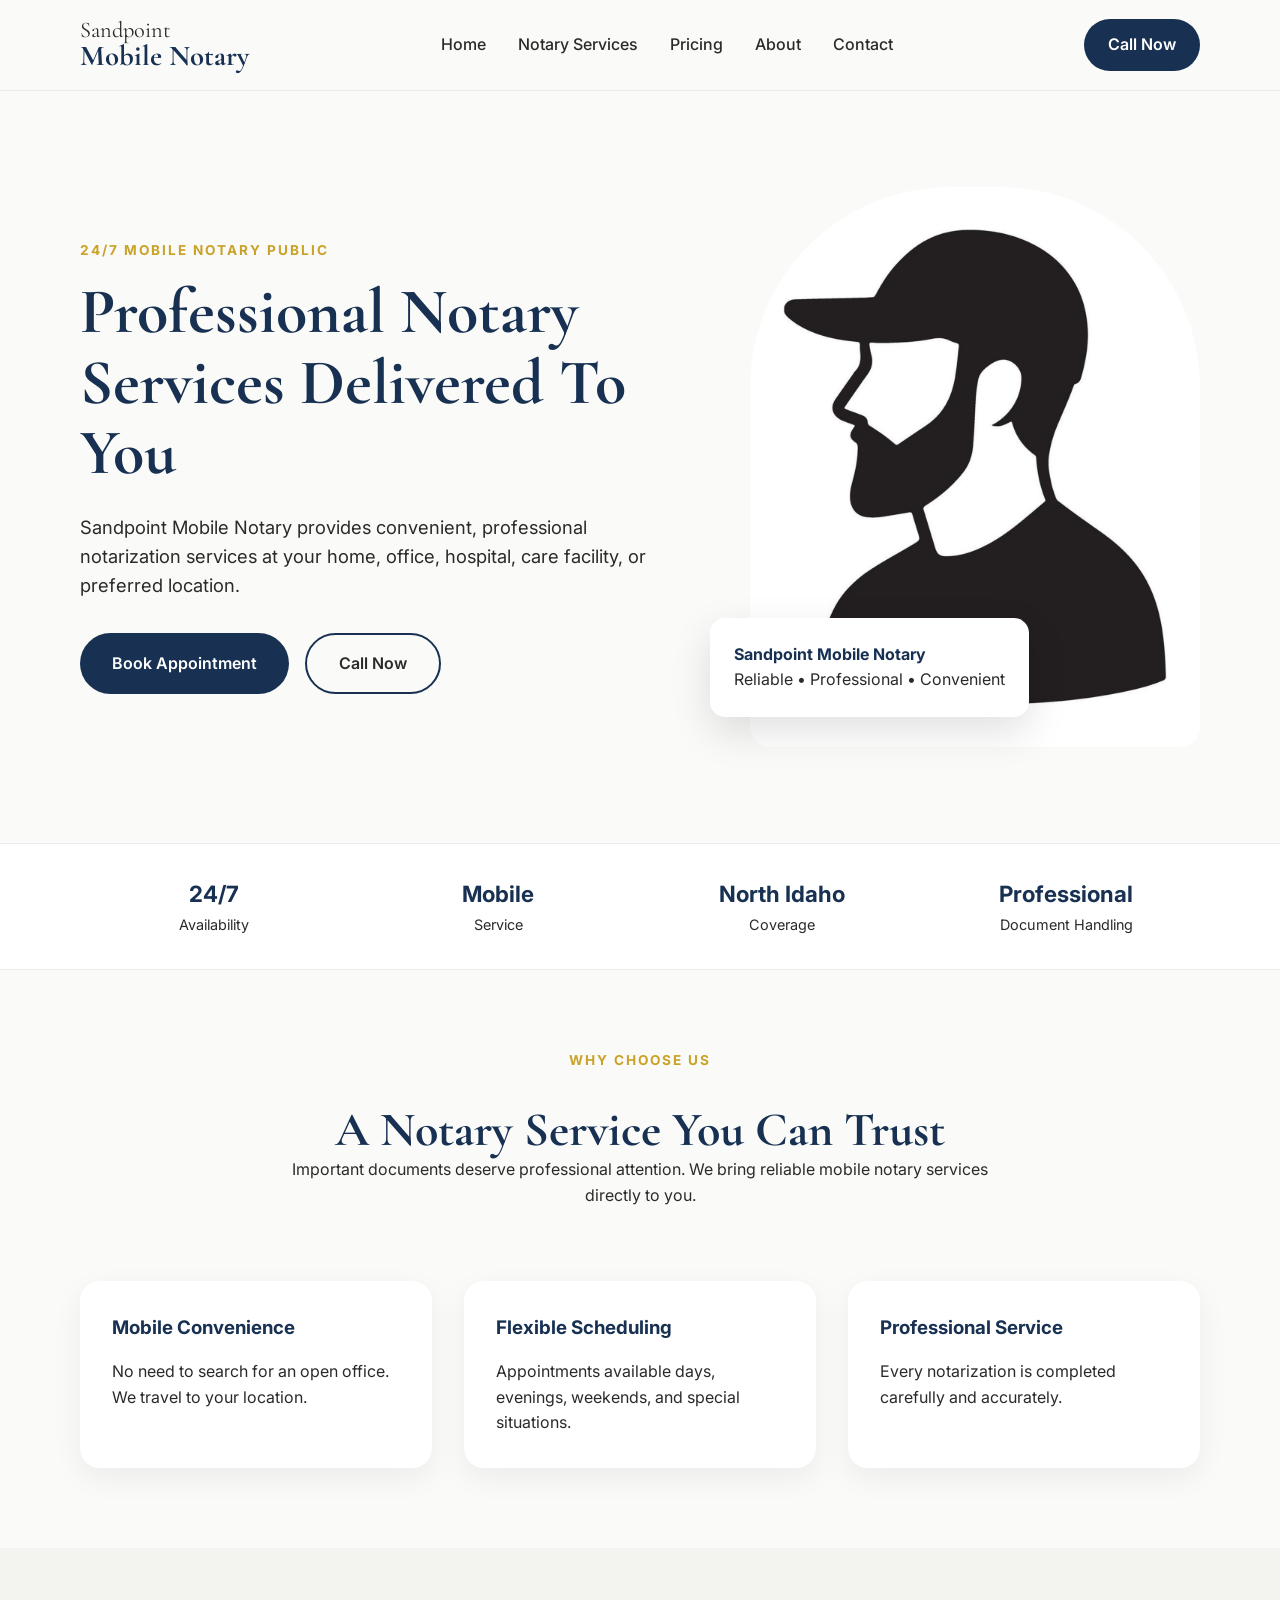
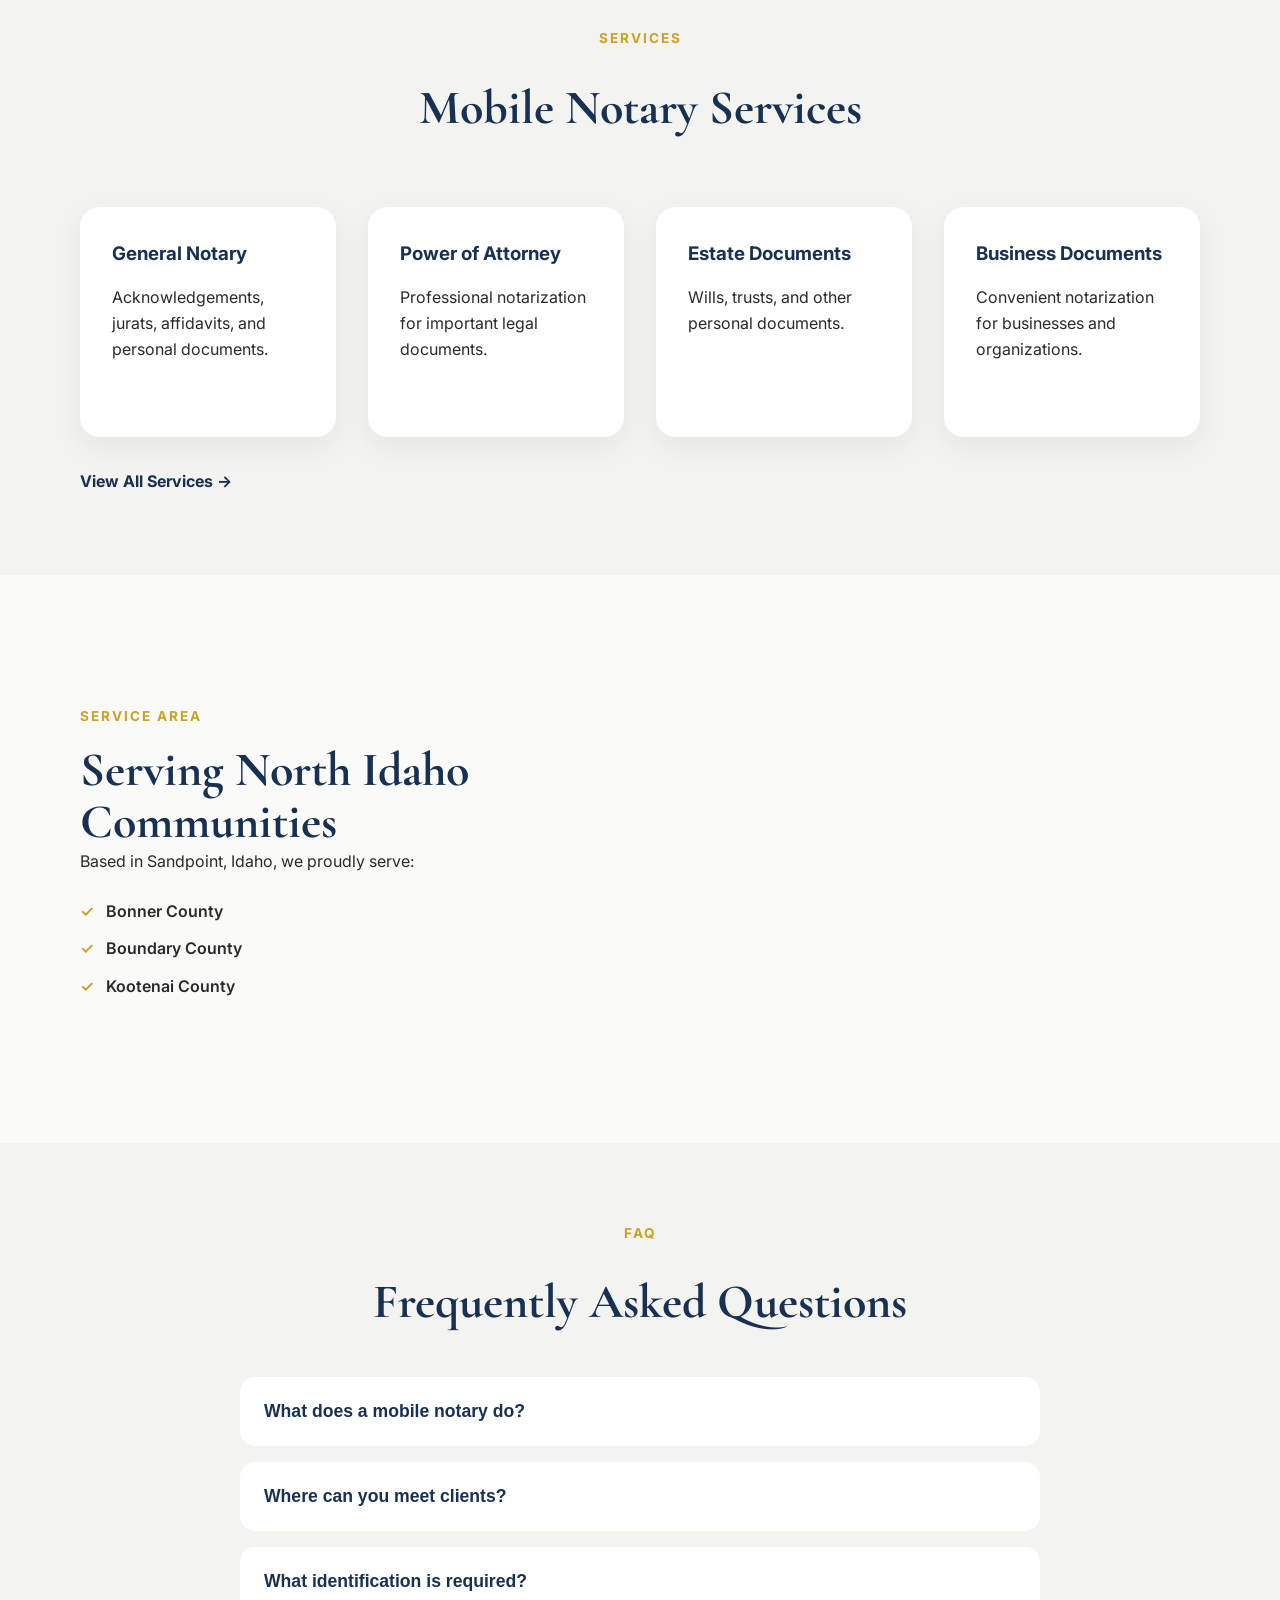
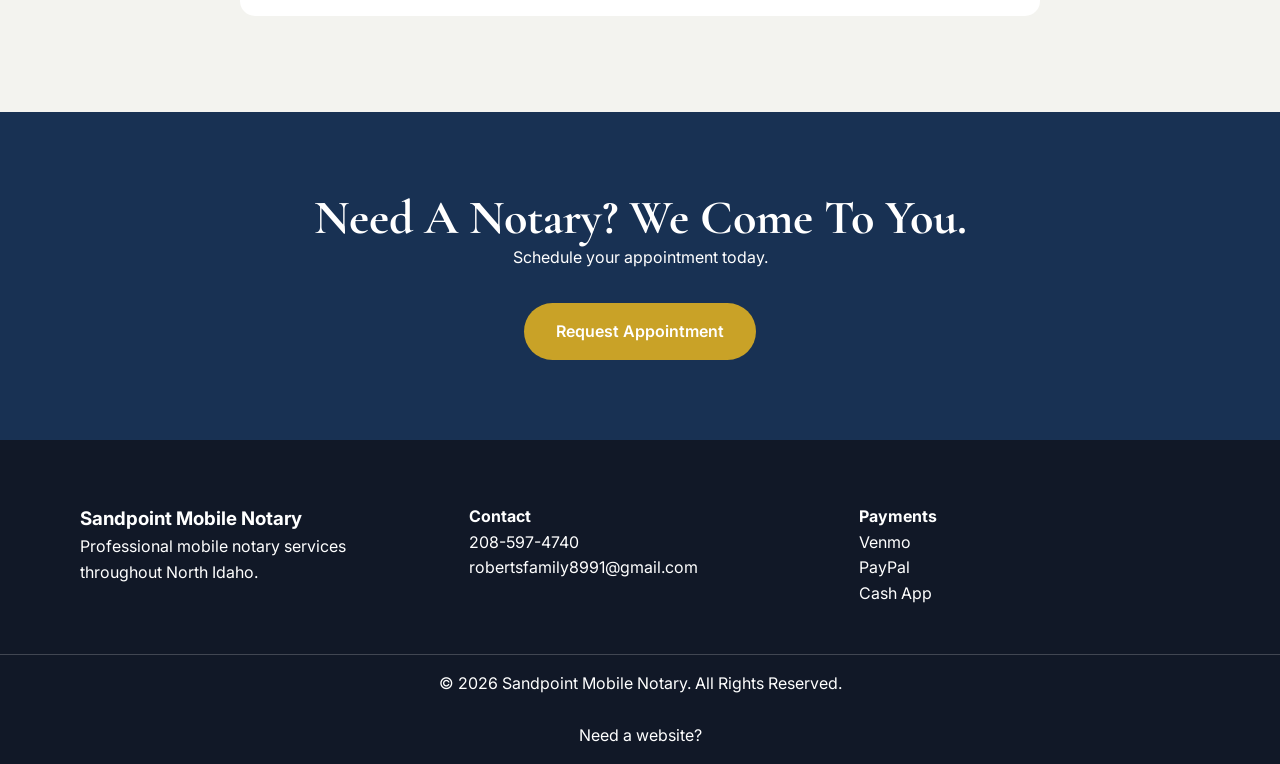
==== commit 737307a6: "Update index.html" ====
--- a/index.html
+++ b/index.html
@@ -293,10 +293,22 @@
 
                 </div>
 
-                <div class="map-placeholder">North Idaho Service Area Map</div>
-
-            </div>
-
+                <!-- <div class="map-placeholder">North Idaho Service Area Map</div> -->
+                
+                <div class="map-container">
+
+                    <iframe
+                        src="https://www.google.com/maps/embed?pb=!1m18!1m12!1m3!1d2784911.340503839!2d-118.33054254215804!3d47.02767139608089!2m3!1f0!2f0!3f0!3m2!1i1024!2i768!4f13.1!3m3!1m2!1s0x53600f4b6b46c7bb%3A0xff60006c95579c27!2sIdaho%20Panhandle%2C%20ID!5e0!3m2!1sen!2sus!4v1785426155546!5m2!1sen!2sus"
+                        width="100%"
+                        height="400"
+                        style="border:0;"
+                        allowfullscreen=""
+                        loading="lazy"
+                        referrerpolicy="strict-origin-when-cross-origin">
+                    </iframe>
+
+                </div>
+                
         </section>
 
         <!-- FAQ -->
--- a/css/style.css
+++ b/css/style.css
@@ -1,275 +1,157 @@
-:root {
-
-    --primary: #183153;
+:root {    --primary: #183153;
     --accent: #C9A227;
     --background: #FAFAF8;
     --white: #ffffff;
     --text: #2A2A2A;
     --light-gray: #ECECEC;
     --dark: #111827;
-
     --heading-font: "Cormorant Garamond", serif;
-    --body-font: "Inter", sans-serif;
-
-}
-
-
-
-* {
-
-    margin:0;
+    --body-font: "Inter", sans-serif;}
+* {    margin:0;
     padding:0;
-    box-sizing:border-box;
-
-}
-
-
+    box-sizing:border-box;}
 
 html {
-
     scroll-behavior:smooth;
-
-}
-
-
+}
 
 body {
-
     font-family:var(--body-font);
     color:var(--text);
     background:var(--background);
     line-height:1.6;
-
-}
-
-
+}
 
 img {
-
     max-width:100%;
     display:block;
-
-}
-
-
+}
 
 a {
-
     text-decoration:none;
     color:inherit;
-
-}
-
-
+}
 
 .container {
-
     width:min(1120px,90%);
     margin:auto;
-
-}
-
-
-
-
-
-/* =========================
-HEADER
-========================= */
-
+}
+
+/* ========================= HEADER ========================= */
 
 .header {
-
     position:sticky;
     top:0;
     z-index:1000;
     background:rgba(250,250,248,.95);
     backdrop-filter:blur(10px);
     border-bottom:1px solid var(--light-gray);
-
-}
-
-
+}
 
 .nav-container {
-
     min-height:90px;
     display:flex;
     align-items:center;
     justify-content:space-between;
-
-}
-
-
+}
 
 .logo {
-
     display:flex;
     flex-direction:column;
     font-family:var(--heading-font);
     line-height:1;
-
-}
-
-
+}
 
 .logo span {
-
     font-size:1.4rem;
-
-}
-
-
+}
 
 .logo strong {
-
     color:var(--primary);
     font-size:1.8rem;
-
-}
-
-
+}
 
 .nav {
-
     display:flex;
     align-items:center;
     gap:2rem;
-
-}
-
-
+}
 
 .nav a {
-
     font-weight:500;
-
-}
-
-
+}
 
 .nav a:hover {
-
     color:var(--accent);
-
-}
-
-
+}
 
 .nav-button {
-
     background:var(--primary);
     color:white;
     padding:.8rem 1.5rem;
     border-radius:50px;
     font-weight:600;
-
-}
-
-
+}
 
 .menu-toggle {
-
     display:none;
     background:none;
     border:none;
     font-size:2rem;
     cursor:pointer;
-
-}
-
-
-
-
-
-
-/* =========================
-HERO
-========================= */
-
+}
+
+/* ========================= HERO ========================= */
 
 .hero {
-
     padding:6rem 0;
-
-}
-
-
+}
 
 .hero-grid {
-
     display:grid;
     grid-template-columns:1fr 450px;
     gap:4rem;
     align-items:center;
-
-}
-
-
+}
 
 .eyebrow {
-
     color:var(--accent);
     font-size:.85rem;
     font-weight:700;
     text-transform:uppercase;
     letter-spacing:2px;
     margin-bottom:1rem;
-
-}
-
-
+}
 
 h1,
 h2 {
-
     font-family:var(--heading-font);
     color:var(--primary);
     line-height:1.1;
-
-}
-
-
+}
 
 h1 {
-
     font-size:clamp(2.8rem,5vw,4.5rem);
     margin-bottom:1.5rem;
-
-}
-
-
+}
 
 h2 {
-
     font-size:3rem;
-
-}
-
-
+}
 
 .hero-text {
-
     font-size:1.15rem;
     max-width:600px;
     margin-bottom:2rem;
-
-}
-
-
+}
 
 .hero-buttons {
-
     display:inline-flex;
     gap:1rem;
     align-content: center;
-
-}
-
-
+}
 
 .btn {
-
     padding:1rem 2rem;
     border-radius:50px;
     display:inline-flex;
@@ -277,57 +159,33 @@
     align-items:center;
     font-weight:600;
     transition:.3s;
-
-}
-
-
+}
 
 .btn:hover {
-
     transform:translateY(-3px);
-
-}
-
-
+}
 
 .btn.primary {
-
     background:var(--primary);
     color:white;
-
-}
-
-
+}
 
 .btn.secondary {
-
     border:2px solid var(--primary);
-
-}
-
-
+}
 
 .hero-image {
-
     position:relative;
-
-}
-
-
+}
 
 .hero-image img {
-
     width:100%;
     height:560px;
     object-fit:cover;
     border-radius:200px 200px 20px 20px;
-
-}
-
-
+}
 
 .image-badge {
-
     position:absolute;
     bottom:30px;
     left:-40px;
@@ -335,230 +193,127 @@
     padding:1.5rem;
     border-radius:15px;
     box-shadow:0 15px 40px rgba(0,0,0,.12);
-
-}
-
-
+}
 
 .image-badge strong {
-
     display:block;
     color:var(--primary);
-
-}
-
-
-
-
-
-
-/* =========================
-TRUST BANNER
-========================= */
-
+}
+
+/* ========================= TRUST BANNER ========================= */
 
 .trust-banner {
-
     background:white;
     border-top:1px solid var(--light-gray);
     border-bottom:1px solid var(--light-gray);
     padding:2rem 0;
-
-}
-
-
+}
 
 .trust-grid {
-
     display:grid;
     grid-template-columns:repeat(4,1fr);
     text-align:center;
     gap:1rem;
-
-}
-
-
+}
 
 .trust-grid strong {
-
     display:block;
     color:var(--primary);
     font-size:1.4rem;
-
-}
-
-
+}
 
 .trust-grid span {
-
     font-size:.9rem;
-
-}
-
-
-
-
-
-
-/* =========================
-SECTIONS
-========================= */
-
+}
+
+/* ========================= SECTIONS ========================= */
 
 .section {
-
     padding:5rem 0;
-
-}
-
-
+}
 
 .section.light {
-
     background:#f3f3ef;
-
-}
-
-
+}
 
 .section-header {
-
     max-width:700px;
     text-align:center;
     margin:0 auto 3rem;
-
-}
-
-
+}
 
 .section-header p {
-
     margin-bottom: 2rem;
-
-}
-
-
-
+}
 
 
 .cards,
 .service-grid {
-
     display:grid;
     gap:2rem;
-
-}
-
-
+}
 
 .cards {
-
     grid-template-columns:repeat(3,1fr);
-
-}
-
-
+}
 
 .service-grid {
-
     grid-template-columns:repeat(4,1fr);
-
-}
-
-
+}
 
 .card,
 .service-card {
-
     background:white;
     padding:2rem;
     border-radius:20px;
     box-shadow:0 10px 30px rgba(0,0,0,.06);
     margin-top: 25px;
-
-}
-
-
+}
 
 .card h3,
 .service-card h3 {
-
     color:var(--primary);
     margin-bottom:1rem;
-
-}
-
-
+}
 
 .service-card p {
-
     min-height: 120px;
     padding-bottom: 25px;
-
-}
-
-
+}
 
 .text-link {
-
     display:inline-block;
     margin-top:2rem;
     font-weight:700;
     color:var(--primary);
-
-}
-
-
-
-
-
-
-/* =========================
-SERVICE AREA
-========================= */
-
+}
+
+/* ========================= SERVICE AREA ========================= */
 
 .area-section {
-
     display:grid;
     grid-template-columns:1fr 1fr;
     gap:4rem;
     align-items:center;
-
-}
-
-
+}
 
 .county-list {
-
     list-style:none;
     margin-top:1.5rem;
-
-}
-
-
+}
 
 .county-list li {
-
     margin-bottom:.75rem;
     font-weight:600;
-
-}
-
-
+}
 
 .county-list li::before {
-
     content:"✓";
     color:var(--accent);
     margin-right:.75rem;
-
-}
-
-
+}
 
 .map-placeholder {
-
     min-height:350px;
     background:#e7e7e1;
     border-radius:25px;
@@ -569,41 +324,23 @@
     padding:2rem;
     color:var(--primary);
     font-weight:600;
-
-}
-
-
-
-
-
-
-/* =========================
-FAQ
-========================= */
-
+}
+
+/* ========================= FAQ ========================= */
 
 .faq {
-
     max-width:800px;
     margin:auto;
-
-}
-
-
+}
 
 .faq-item {
-
     background:white;
     margin-bottom:1rem;
     border-radius:15px;
     overflow:hidden;
-
-}
-
-
+}
 
 .faq-question {
-
     width:100%;
     text-align:left;
     padding:1.5rem;
@@ -613,170 +350,88 @@
     font-weight:600;
     color:var(--primary);
     cursor:pointer;
-
-}
-
-
+}
 
 .faq-answer {
-
     display:none;
     padding:0 1.5rem 1.5rem;
-
-}
-
-
+}
 
 .faq-item.active .faq-answer {
-
     display:block;
-
-}
-
-
-
-
-
-
-/* =========================
-CTA
-========================= */
-
+}
+
+/* ========================= CTA ========================= */
 
 .cta {
-
     background:var(--primary);
     color:white;
     text-align:center;
     padding:5rem 0;
-
-}
-
-
+}
 
 .cta h2 {
-
-    color:white;
-
-}
-
-
+    color:white;
+}
 
 .cta .btn {
-
     background:var(--accent);
     color:white;
     margin-top:2rem;
-
-}
-
-
-
-
-
-
-/* =========================
-MOBILE CALL BUTTON
-========================= */
-
+}
+
+/* ========================= MOBILE CALL BUTTON ========================= */
 
 .mobile-call {
-
     display:none;
-
-}
-
-
-
-
-
-
-/* =========================
-FOOTER
-========================= */
-
+}
+
+/* ========================= FOOTER ========================= */
 
 .footer {
-
     background:var(--dark);
     color:white;
     padding:4rem 0 1rem;
-
-}
-
-
+}
 
 .footer-grid {
-
     display:grid;
     grid-template-columns:repeat(3,1fr);
     gap:3rem;
-
-}
-
-
+}
 
 .footer-bottom {
-
     margin-top:3rem;
     padding-top:1rem;
     text-align:center;
     border-top:1px solid rgba(255,255,255,.2);
-
-}
-
-
-
-
-
-
-
-/* =========================
-TABLET / MOBILE
-========================= */
-
+}
+
+
+/* ========================= TABLET / MOBILE ========================= */
 
 @media(max-width:900px){
-
-
 .hero-grid,
 .area-section {
-
     grid-template-columns:1fr;
-
-}
-
-
+}
 
 .hero-image {
-
     order:-1;
-
-}
-
-
+}
 
 .cards,
 .service-grid,
 .footer-grid,
 .trust-grid {
-
     grid-template-columns:1fr;
-
-}
-
-
+}
 
 .menu-toggle {
-
     display:block;
-
-}
-
-
+}
 
 .nav {
-
     position:absolute;
     top:90px;
     left:0;
@@ -785,37 +440,21 @@
     flex-direction:column;
     padding:2rem;
     display:none;
-
-}
-
-
+}
 
 .nav.active {
-
-    display:flex;
-
-}
-
-
+    display:flex;
+}
 
 .nav-button {
-
     display:none;
-
-}
-
-
+}
 
 .hero-image img {
-
     height:450px;
-
-}
-
-
+}
 
 .mobile-call {
-
     display:block;
     position:fixed;
     bottom:20px;
@@ -829,96 +468,53 @@
     font-weight:700;
     z-index:2000;
     box-shadow:0 10px 30px rgba(0,0,0,.2);
-
-}
-
-
-}
-
-
+}
+}
 
 @media(max-width:600px){
-
-
 .hero {
-
     padding:3rem 0;
-
-}
-
-
+}
 
 h1 {
-
     font-size:2.7rem;
-
-}
-
-
+}
 
 h2 {
-
     font-size:2.2rem;
-
-}
-
-
+}
 
 .hero-buttons {
-
     flex-direction:column;
-
-}
-
-
+}
 
 .btn {
-
     width:100%;
-
-}
-
-
+}
 
 .image-badge {
-
     left:10px;
-
-}
-
-
-
-}
-
-/* =========================
-CONTACT FORM
-========================= */
-
+}
+
+}
+
+/* ========================= CONTACT FORM ========================= */
 
 .contact-form {
-
     display:flex;
     flex-direction:column;
     gap:0.75rem;
-
-}
-
-
+}
 
 .contact-form label {
-
     font-weight:600;
     color:var(--primary);
     margin-top:.5rem;
-
-}
-
-
+}
 
 .contact-form input,
 .contact-form select,
 .contact-form textarea {
-
     width:100%;
     padding:1rem;
     border:1px solid #d8d8d8;
@@ -926,50 +522,28 @@
     font-family:var(--body-font);
     font-size:1rem;
     background:white;
-
-}
-
-
+}
 
 .contact-form textarea {
-
     resize:vertical;
-
-}
-
-
+}
 
 .contact-form input:focus,
 .contact-form select:focus,
 .contact-form textarea:focus {
-
     outline:none;
     border-color:var(--accent);
-
-}
-
-
+}
 
 .contact-form button {
-
     margin-top:1rem;
     border:none;
     cursor:pointer;
-
-}
-
-
-
-
-
-
-/* =========================
-CALENDAR PLACEHOLDER
-========================= */
-
+}
+
+/* ========================= CALENDAR PLACEHOLDER ========================= */
 
 .calendar-placeholder {
-
     margin-top:1.5rem;
     height:220px;
     border-radius:20px;
@@ -979,21 +553,11 @@
     align-items:center;
     color:var(--primary);
     font-weight:600;
-
-}
-
-
-
-
-
-
-/* =========================
-MAP PLACEHOLDER IMPROVEMENT
-========================= */
-
+}
+
+/* ========================= MAP PLACEHOLDER IMPROVEMENT ========================= */
 
 .map-placeholder {
-
     min-height:350px;
     background:#e7e7e1;
     border-radius:25px;
@@ -1004,26 +568,12 @@
     padding:2rem;
     color:var(--primary);
     font-weight:600;
-
-}
-
-
-
-
-
-/* =========================
-CONTACT MOBILE
-========================= */
-
+}
+
+/* ========================= CONTACT MOBILE ========================= */
 
 @media(max-width:900px){
-
-
 .contact-form {
-
     width:100%;
-
-}
-
-
-}+}
+}
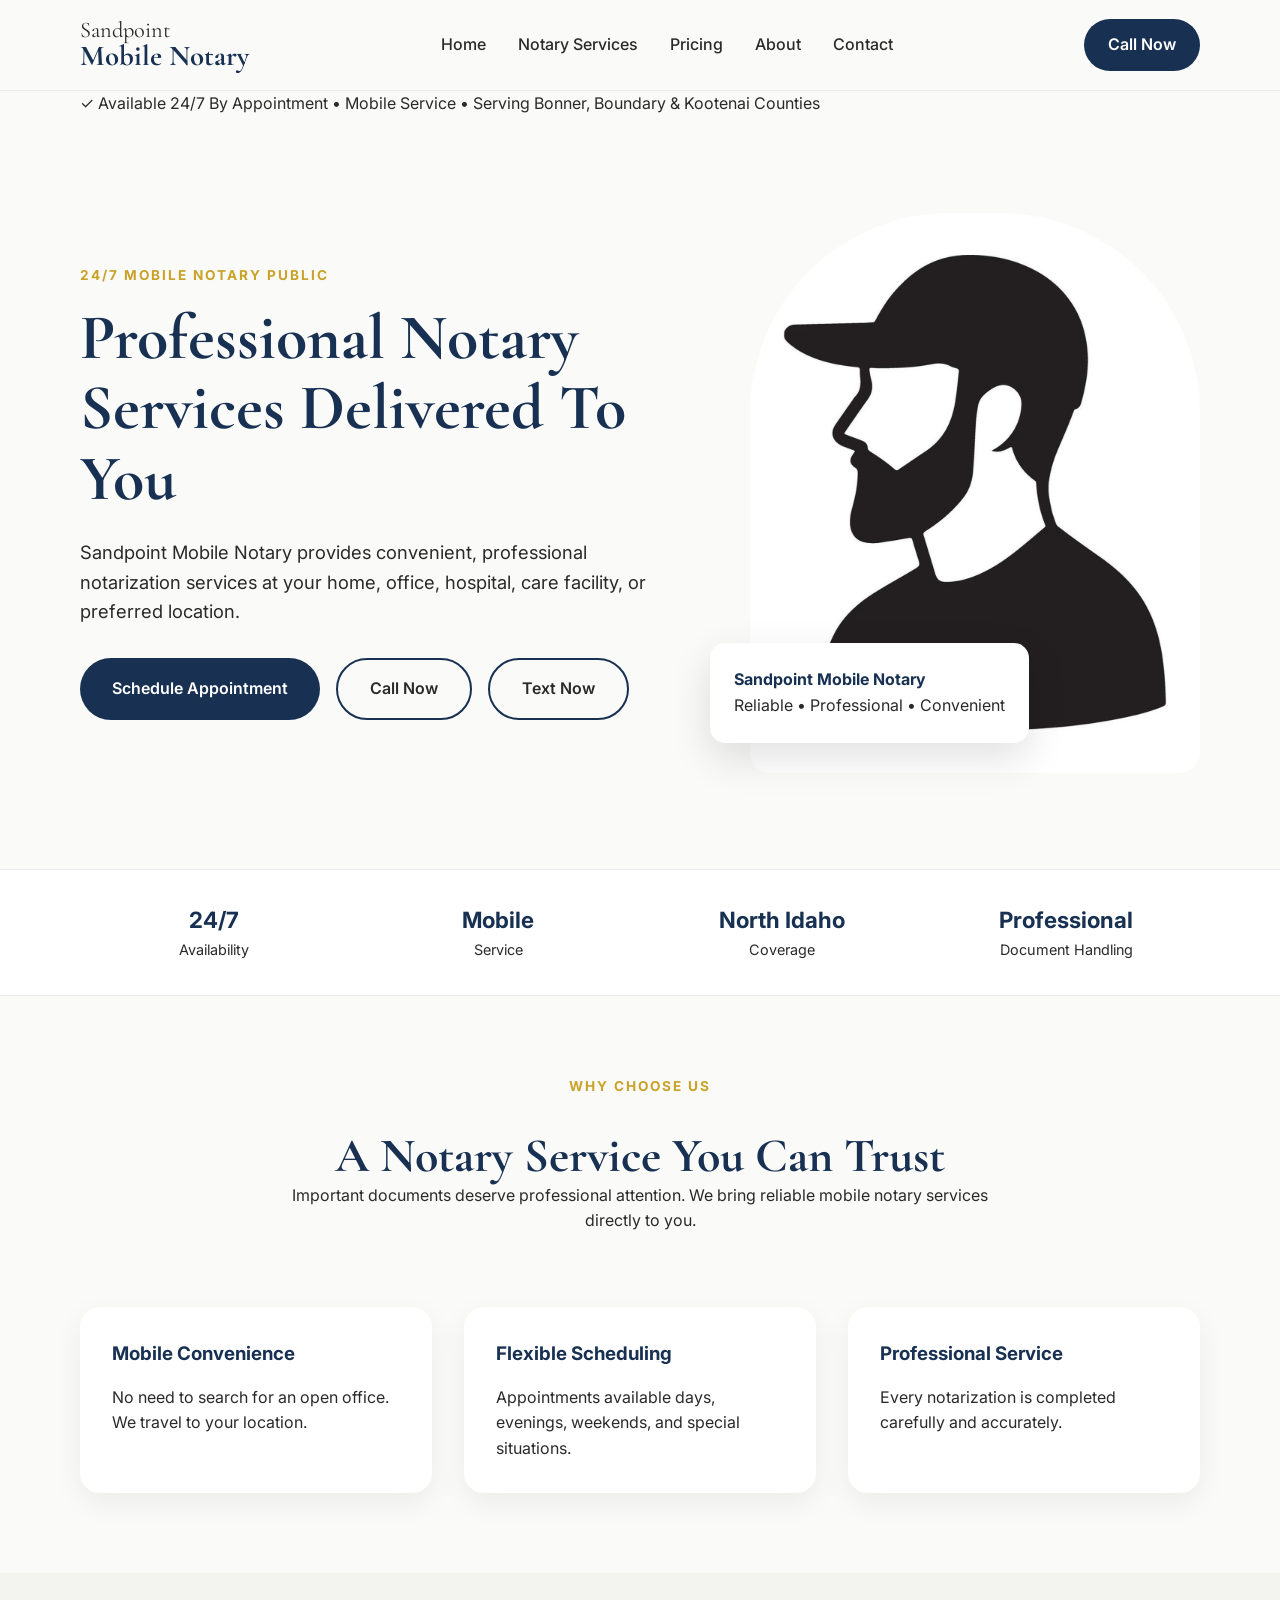
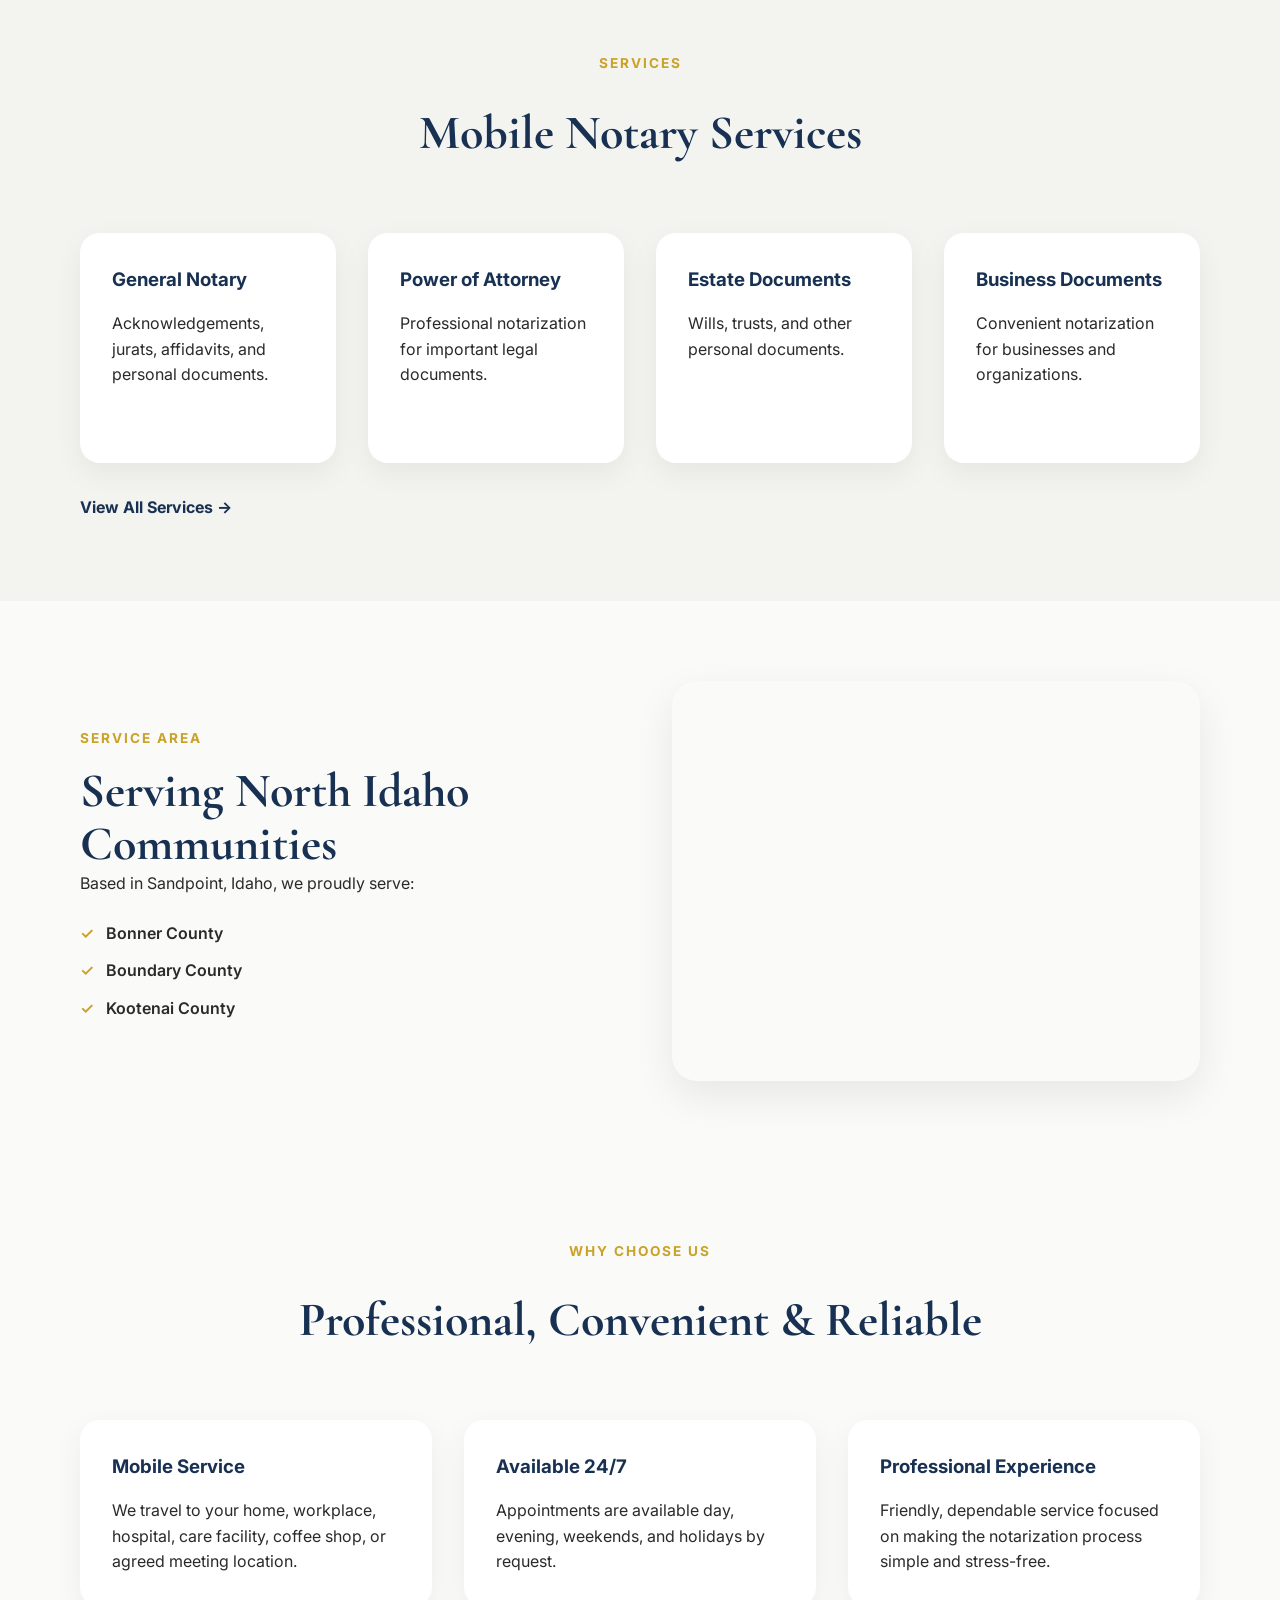
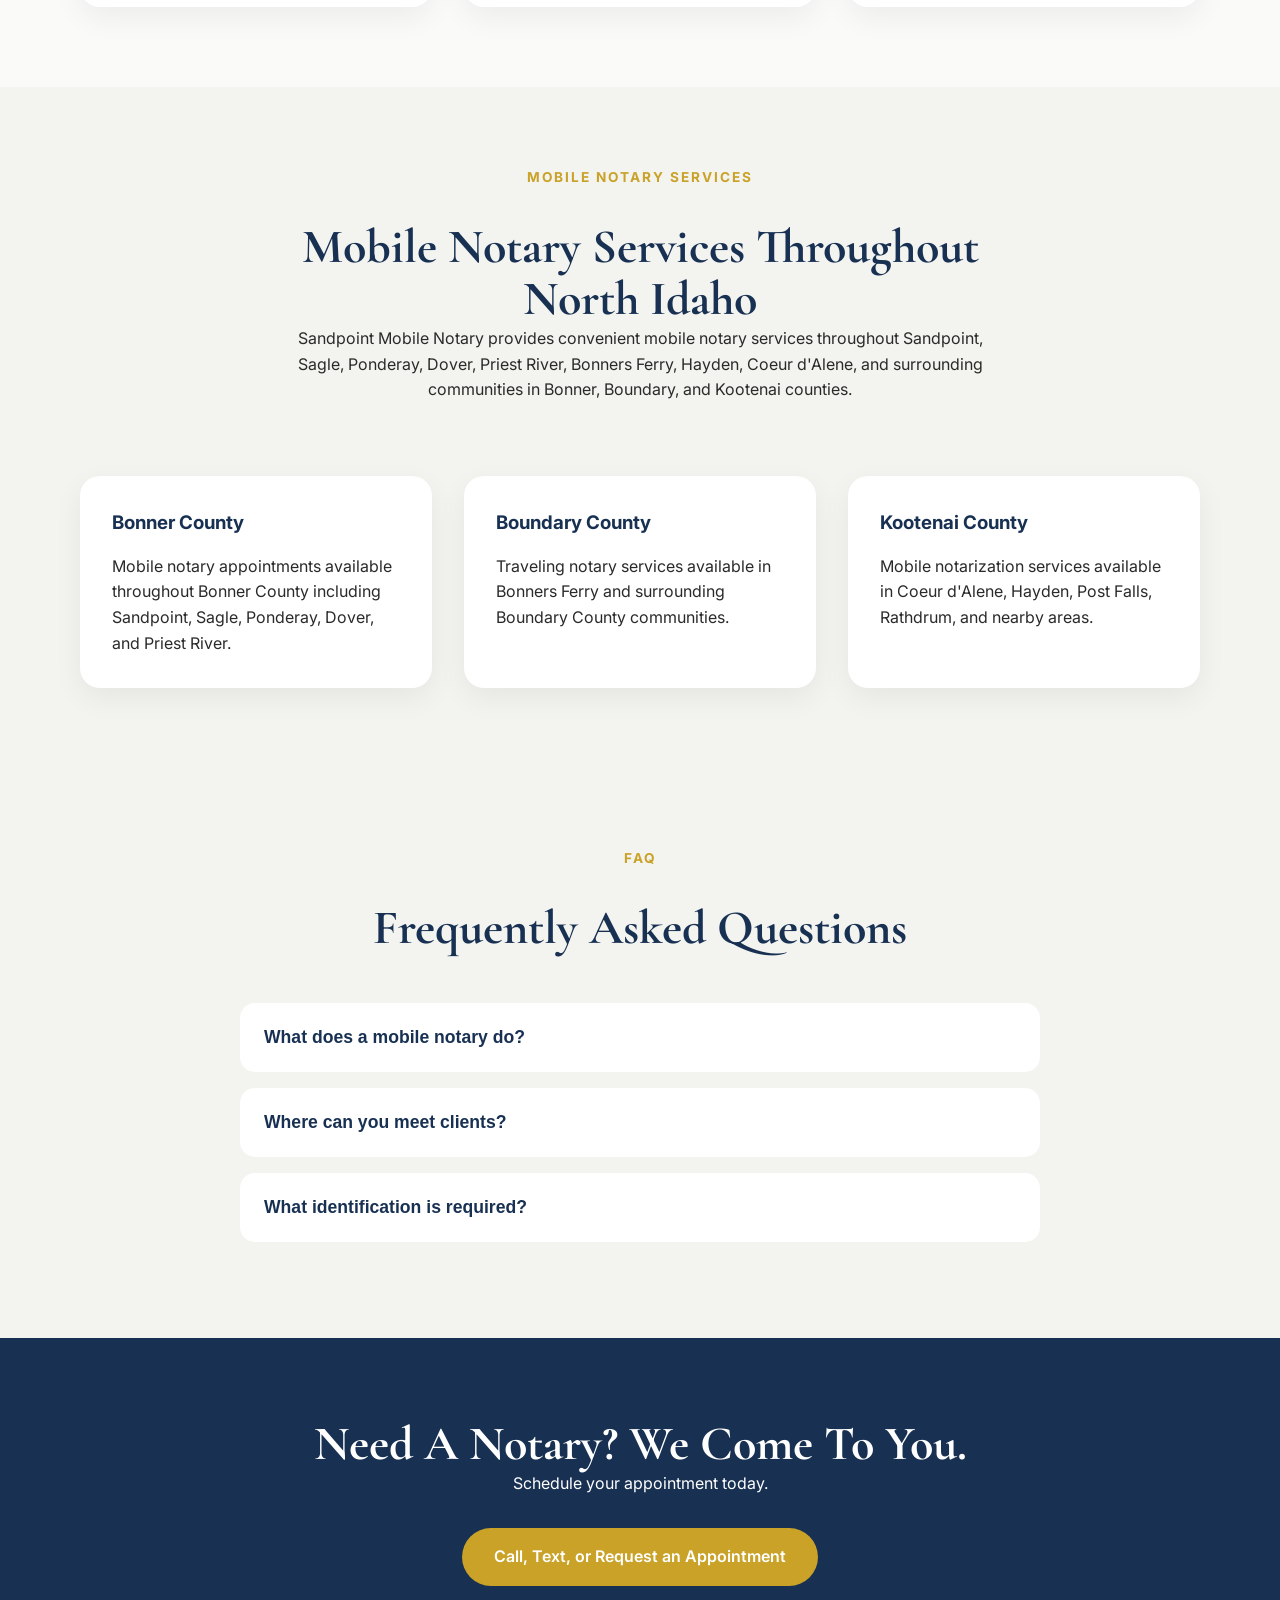
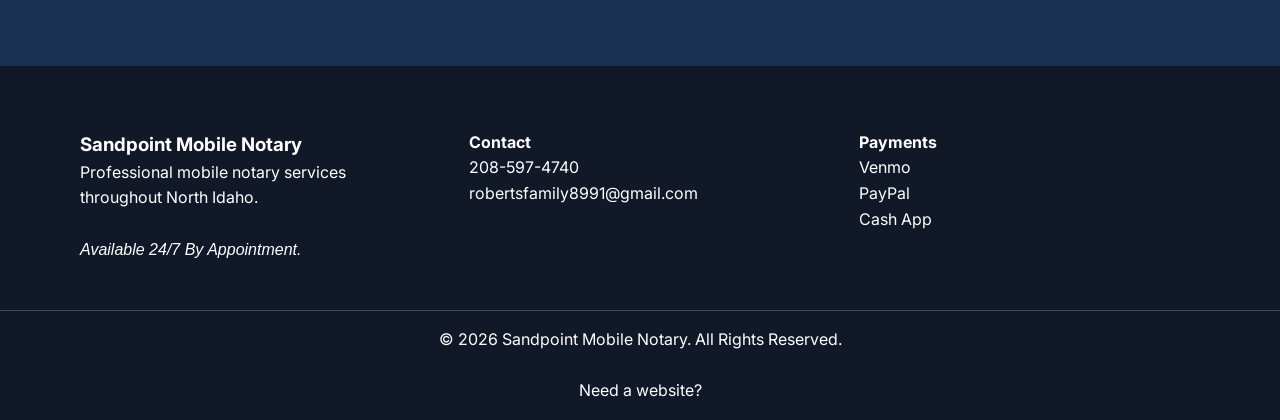
==== commit e3e357aa: "Update index.html" ====
--- a/index.html
+++ b/index.html
@@ -6,74 +6,117 @@
     <meta charset="UTF-8">
     <meta name="viewport" content="width=device-width, initial-scale=1.0">
 
-    <title>Sandpoint Mobile Notary | 24/7 Mobile Notary Public in Sandpoint, Idaho</title>
-
-    <meta name="description" content="Sandpoint Mobile Notary provides professional mobile notary services throughout Sandpoint, Bonner County, Boundary County, and Kootenai County Idaho. Available 24/7.">
-    <meta name="keywords" content="Sandpoint Mobile Notary, mobile notary Sandpoint Idaho, notary public Sandpoint, Bonner County notary, Boundary County notary, Kootenai County notary">
-    <meta name="author" content="John Roberts : www.FullStackJohn.com">
-
-    <!-- Open Graph -->
-
-    <meta property="og:title" content="Sandpoint Mobile Notary">
-    <meta property="og:description" content="Professional mobile notary services delivered to your location throughout Sandpoint and North Idaho.">
+    <title>Sandpoint Mobile Notary | Mobile Notary Public Serving North Idaho</title>
+
+    <meta name="description" content="Sandpoint Mobile Notary provides professional mobile notary services throughout Sandpoint, Bonner County, Boundary County, and Kootenai County Idaho. Available 24/7 by appointment.">
+    <meta name="keywords" content="Sandpoint Mobile Notary, mobile notary Sandpoint Idaho, notary public Sandpoint, Bonner County notary, Boundary County notary, Kootenai County notary, North Idaho notary">
+    <meta name="author" content="Sandpoint Mobile Notary">
+
+    <!-- Open Graph / Social Sharing -->
+    <meta property="og:title" content="Sandpoint Mobile Notary | Mobile Notary Services in North Idaho">
+    <meta property="og:description" content="Professional mobile notary services throughout Sandpoint, Bonner County, Boundary County, and Kootenai County. Available 24/7 by appointment.">
     <meta property="og:type" content="website">
+    <meta property="og:url" content="https://sandpointmobilenotary.com">
+    <meta property="og:image" content="https://sandpointmobilenotary.com/images/social-preview.jpg">
+    <meta property="og:site_name" content="Sandpoint Mobile Notary">
+
+    <!-- Twitter / X Sharing -->
+    <meta name="twitter:card" content="summary_large_image">
+    <meta name="twitter:title" content="Sandpoint Mobile Notary | North Idaho">
+    <meta name="twitter:description" content="Professional mobile notary services throughout Sandpoint, Bonner, and Kootenai counties. Available 24/7 by appointment.">
+    <meta name="twitter:image" content="https://sandpointmobilenotary.com/images/social-preview.jpg">
 
     <!-- Local Business Schema -->
-
     <script type="application/ld+json">
-
     {
         "@context": "https://schema.org",
-        "@type": "LocalBusiness",
+        "@type": "ProfessionalService",
+        "additionalType": "https://schema.org/LegalService",
         "name": "Sandpoint Mobile Notary",
         "description": "Professional mobile notary services serving Sandpoint, Bonner County, Boundary County, and Kootenai County Idaho.",
-        "areaServed": [
-            "Sandpoint, Idaho",
-            "Bonner County, Idaho",
-            "Boundary County, Idaho",
-            "Kootenai County, Idaho",
-            "Idaho",
-            "Northern Idaho",
-            "North Idaho",
-            "N Idaho",
-            "Oldtown, Idaho",
-            "Post Falls, Idaho",
-            "Coeur d'Alene, Idaho",
-            "Sagle, Idaho",
-            "Hope, Idaho"
-        ],
+        "url": "https://sandpointmobilenotary.com",
+        "telephone": "2085974740",
+        "email": "robertsfamily8991@gmail.com",
         "serviceType": [
             "Mobile Notary Service",
-            "Document Notarization",
-            "Loan Signing"
+            "Document Notarization"
         ],
-        "telephone": "2085974740",
-        "email": "robertsfamily8991@gmail.com",
+
+        "areaServed": [
+            {
+                "@type": "City",
+                "name": "Sandpoint, Idaho"
+            },
+            {
+                "@type": "AdministrativeArea",
+                "name": "Bonner County, Idaho"
+            },
+            {
+                "@type": "AdministrativeArea",
+                "name": "Boundary County, Idaho"
+            },
+            {
+                "@type": "AdministrativeArea",
+                "name": "Kootenai County, Idaho"
+            },
+            {
+                "@type": "City",
+                "name": "Coeur d'Alene, Idaho"
+            },
+            {
+                "@type": "City",
+                "name": "Post Falls, Idaho"
+            },
+            {
+                "@type": "City",
+                "name": "Bonners Ferry, Idaho"
+            },
+            {
+                "@type": "City",
+                "name": "Sagle, Idaho"
+            }
+        ],
+
         "address": {
             "@type": "PostalAddress",
-            "streetAddress": "PO Box 1345",
             "addressLocality": "Sandpoint",
             "addressRegion": "ID",
             "postalCode": "83864",
             "addressCountry": "US"
         },
-            "geo": {
+
+        "geo": {
             "@type": "GeoCoordinates",
-            "latitude": 43.6150,
-            "longitude": -116.2023
-            }
+            "latitude": 48.2766,
+            "longitude": -116.5535
+        },
+
+        "openingHoursSpecification": {
+            "@type": "OpeningHoursSpecification",
+            "dayOfWeek": [
+                "Monday",
+                "Tuesday",
+                "Wednesday",
+                "Thursday",
+                "Friday",
+                "Saturday",
+                "Sunday"
+            ],
+            "opens": "00:00",
+            "closes": "23:59"
+        }
     }
-
     </script>
 
     <!-- Fonts -->
-
     <link rel="preconnect" href="https://fonts.googleapis.com">
     <link rel="preconnect" href="https://fonts.gstatic.com" crossorigin>
     <link href="https://fonts.googleapis.com/css2?family=Cormorant+Garamond:wght@500;600;700&family=Inter:wght@300;400;500;600;700&display=swap" rel="stylesheet">
 
+    <!-- Favicon -->
+    <link rel="icon" type="image/png" href="images/favicon.png">
+
     <!-- CSS -->
-
     <link rel="stylesheet" href="css/style.css">
 
 </head>
@@ -85,23 +128,19 @@
         <div class="container nav-container">
 
             <a href="index.html" class="logo">
-
                 <span>Sandpoint</span>
                 <strong>Mobile Notary</strong>
-
             </a>
 
             <button class="menu-toggle" aria-label="Open Navigation">☰</button>
 
             <nav class="nav">
-
                 <a href="index.html">Home</a>
                 <a href="notary.html">Notary Services</a>
                 <a href="pricing.html">Pricing</a>
                 <a href="about.html">About</a>
                 <a href="contact.html">Contact</a>
                 <!-- <a href="loan-signing.html">Loan Signing</a> -->
-
             </nav>
 
             <a href="tel:+12085974740" class="nav-button">Call Now</a>
@@ -112,6 +151,12 @@
 
     <main>
 
+        <section class="availability-banner">
+
+            <div class="container">✓ Available 24/7 By Appointment • Mobile Service • Serving Bonner, Boundary & Kootenai Counties</div>
+
+        </section>
+
         <section class="hero">
 
             <div class="container hero-grid">
@@ -119,19 +164,14 @@
                 <div class="hero-content">
 
                     <p class="eyebrow">24/7 Mobile Notary Public</p>
-
                     <h1>Professional Notary Services Delivered To You</h1>
-
                     <p class="hero-text">Sandpoint Mobile Notary provides convenient, professional notarization services
                         at your home, office, hospital, care facility, or preferred location.</p>
 
                     <div class="hero-buttons">
-
-                        <a href="contact.html" class="btn primary">Book Appointment</a>
-
-                        <a href="tel:[PHONE NUMBER]" class="btn secondary">Call Now</a>
-                        <!-- <a href="tel:+12085974740" class="btn secondary">Call Now</a> -->
-
+                        <a href="contact.html" class="btn primary">Schedule Appointment</a>
+                        <a href="tel:+12085974740" class="btn secondary">Call Now</a>
+                        <a href="sms:+12085974740" class="btn secondary">Text Now</a>
                     </div>
 
                 </div>
@@ -141,11 +181,8 @@
                     <img src="images/profile.jpg" alt="Professional Notary Public">
 
                     <div class="image-badge">
-
                         <strong>Sandpoint Mobile Notary</strong>
-
                         <span>Reliable • Professional • Convenient</span>
-
                     </div>
 
                 </div>
@@ -159,15 +196,10 @@
         <section class="trust-banner">
 
             <div class="container trust-grid">
-
                 <div><strong>24/7</strong><span>Availability</span></div>
-
                 <div><strong>Mobile</strong><span>Service</span></div>
-
                 <div><strong>North Idaho</strong><span>Coverage</span></div>
-
                 <div><strong>Professional</strong><span>Document Handling</span></div>
-
             </div>
 
         </section>
@@ -177,92 +209,66 @@
             <div class="container">
 
                 <div class="section-header">
-
                     <p class="eyebrow">Why Choose Us</p>
-
                     <h2>A Notary Service You Can Trust</h2>
-
                     <p>Important documents deserve professional attention. We bring reliable mobile notary services
                         directly to you.</p>
-
                 </div>
 
                 <div class="cards">
 
                     <div class="card">
-
                         <h3>Mobile Convenience</h3>
-
                         <p>No need to search for an open office. We travel to your location.</p>
-
-                    </div>
-
-                    <div class="card">
-
+                    </div>
+
+                    <div class="card">
                         <h3>Flexible Scheduling</h3>
-
                         <p>Appointments available days, evenings, weekends, and special situations.</p>
-
-                    </div>
-
-                    <div class="card">
-
+                    </div>
+
+                    <div class="card">
                         <h3>Professional Service</h3>
-
                         <p>Every notarization is completed carefully and accurately.</p>
-
-                    </div>
-
-                </div>
-
-            </div>
-
-        </section>
-
+                    </div>
+
+                </div>
+
+            </div>
+
+        </section>
+
+        <!-- SERICES -->
+        
         <section class="section light">
 
             <div class="container">
 
                 <div class="section-header">
-
                     <p class="eyebrow">Services</p>
-
                     <h2>Mobile Notary Services</h2>
-
                 </div>
 
                 <div class="service-grid">
 
                     <div class="service-card">
-
                         <h3>General Notary</h3>
-
                         <p>Acknowledgements, jurats, affidavits, and personal documents.</p>
-
                     </div>
 
                     <div class="service-card">
-
                         <h3>Power of Attorney</h3>
-
                         <p>Professional notarization for important legal documents.</p>
-
                     </div>
 
                     <div class="service-card">
-
                         <h3>Estate Documents</h3>
-
                         <p>Wills, trusts, and other personal documents.</p>
-
                     </div>
 
                     <div class="service-card">
-
                         <h3>Business Documents</h3>
-
                         <p>Convenient notarization for businesses and organizations.</p>
-
                     </div>
 
                 </div>
@@ -280,9 +286,7 @@
                 <div>
 
                     <p class="eyebrow">Service Area</p>
-
                     <h2>Serving North Idaho Communities</h2>
-
                     <p>Based in Sandpoint, Idaho, we proudly serve:</p>
 
                     <ul class="county-list">
@@ -311,6 +315,75 @@
                 
         </section>
 
+        <!-- TRUST SECTION -->
+
+        <section class="section">
+
+            <div class="container">
+
+                <div class="section-header">
+                    <p class="eyebrow">Why Choose Us</p>
+                    <h2>Professional, Convenient & Reliable</h2>
+                </div>
+
+                <div class="cards">
+
+                    <div class="card">
+                        <h3>Mobile Service</h3>
+                        <p>We travel to your home, workplace, hospital, care facility, coffee shop, or agreed meeting location.</p>
+                    </div>
+
+                    <div class="card">
+                        <h3>Available 24/7</h3>
+                        <p>Appointments are available day, evening, weekends, and holidays by request.</p>
+                    </div>
+
+                    <div class="card">
+                        <h3>Professional Experience</h3>
+                        <p>Friendly, dependable service focused on making the notarization process simple and stress-free.</p>
+                    </div>
+
+                </div>
+
+            </div>
+
+        </section>
+        
+        <!-- LOCAL SEO -->
+
+        <section class="section light">
+
+            <div class="container">
+
+                <div class="section-header">
+                    <p class="eyebrow">Mobile Notary Services</p>
+                    <h2>Mobile Notary Services Throughout North Idaho</h2>
+                    <p>Sandpoint Mobile Notary provides convenient mobile notary services throughout Sandpoint, Sagle, Ponderay, Dover, Priest River, Bonners Ferry, Hayden, Coeur d'Alene, and surrounding communities in Bonner, Boundary, and Kootenai counties.</p>
+                </div>
+
+                <div class="cards">
+
+                    <div class="card">
+                        <h3>Bonner County</h3>
+                        <p>Mobile notary appointments available throughout Bonner County including Sandpoint, Sagle, Ponderay, Dover, and Priest River.</p>
+                    </div>
+
+                    <div class="card">
+                        <h3>Boundary County</h3>
+                        <p>Traveling notary services available in Bonners Ferry and surrounding Boundary County communities.</p>
+                    </div>
+
+                    <div class="card">
+                        <h3>Kootenai County</h3>
+                        <p>Mobile notarization services available in Coeur d'Alene, Hayden, Post Falls, Rathdrum, and nearby areas.</p>
+                    </div>
+
+                </div>
+
+            </div>
+
+        </section>
+        
         <!-- FAQ -->
 
         <section class="section light">
@@ -318,11 +391,8 @@
             <div class="container">
 
                 <div class="section-header">
-
                     <p class="eyebrow">FAQ</p>
-
                     <h2>Frequently Asked Questions</h2>
-
                 </div>
 
                 <div class="faq">
@@ -332,9 +402,7 @@
                         <button class="faq-question">What does a mobile notary do?</button>
 
                         <div class="faq-answer">
-
                             <p>A notary public is a person authorized by law to administer oaths, certify documents and signatures, and perform other official commercial duties. A mobile notary travels to your location to complete notarization services at a convenient time and place.</p>
-                        
                         </div>
 
                     </div>
@@ -344,10 +412,7 @@
                         <button class="faq-question">Where can you meet clients?</button>
 
                         <div class="faq-answer">
-
-                            <p>Appointments can be arranged at homes, offices, hospitals, care facilities, and other
-                                convenient locations.</p>
-
+                            <p>Appointments can be arranged at homes, offices, hospitals, care facilities, and other convenient locations.</p>
                         </div>
 
                     </div>
@@ -357,9 +422,7 @@
                         <button class="faq-question">What identification is required?</button>
 
                         <div class="faq-answer">
-
                             <p>A valid government-issued photo ID is generally required for notarization.</p>
-
                         </div>
 
                     </div>
@@ -373,13 +436,9 @@
         <section class="cta">
 
             <div class="container">
-
                 <h2>Need A Notary? We Come To You.</h2>
-
                 <p>Schedule your appointment today.</p>
-
-                <a href="contact.html" class="btn primary">Request Appointment</a>
-
+                <a href="contact.html" class="btn primary">Call, Text, or Request an Appointment</a>
             </div>
 
         </section>
@@ -388,7 +447,7 @@
 
     <!-- MOBILE CALL BUTTON -->
 
-    <a href="tel:[PHONE NUMBER]" class="mobile-call">📞 Call Now</a>
+    <a href="tel:+12085974740" class="mobile-call">📞 Call Now</a>
 
     <footer class="footer">
 
@@ -397,31 +456,23 @@
             <div>
 
                 <h3>Sandpoint Mobile Notary</h3>
-
                 <p>Professional mobile notary services throughout North Idaho.</p>
+                <br />
+                <p><em>Available 24/7 By Appointment.</em></p>
 
             </div>
 
             <div>
-
                 <h4>Contact</h4>
-
                 <p>208-597-4740</p>
-
                 <p>robertsfamily8991@gmail.com</p>
-
             </div>
 
             <div>
-
                 <h4>Payments</h4>
-
                 <p>Venmo</p>
-
                 <p>PayPal</p>
-
                 <p>Cash App</p>
-
             </div>
 
         </div>
@@ -430,7 +481,6 @@
         <span><br/ ></span>
         <div class="" style="text-align: center;"><a href="https://www.fullstackjohn.com" target="_blank" rel="noopener noreferrer" style="text-decoration: none; color: white;">Need a website?</a></div>
 
-
     </footer>
 
     <script src="js/script.js"></script>
--- a/css/style.css
+++ b/css/style.css
@@ -577,3 +577,18 @@
     width:100%;
 }
 }
+
+/* ========================= GOOGLE MAP ========================= */
+
+.map-container {
+    overflow:hidden;
+    border-radius:25px;
+    box-shadow:0 15px 40px rgba(0,0,0,.08);
+}
+
+.map-container iframe {
+    width:100%;
+    height:400px;
+    display:block;
+    border:0;
+}
